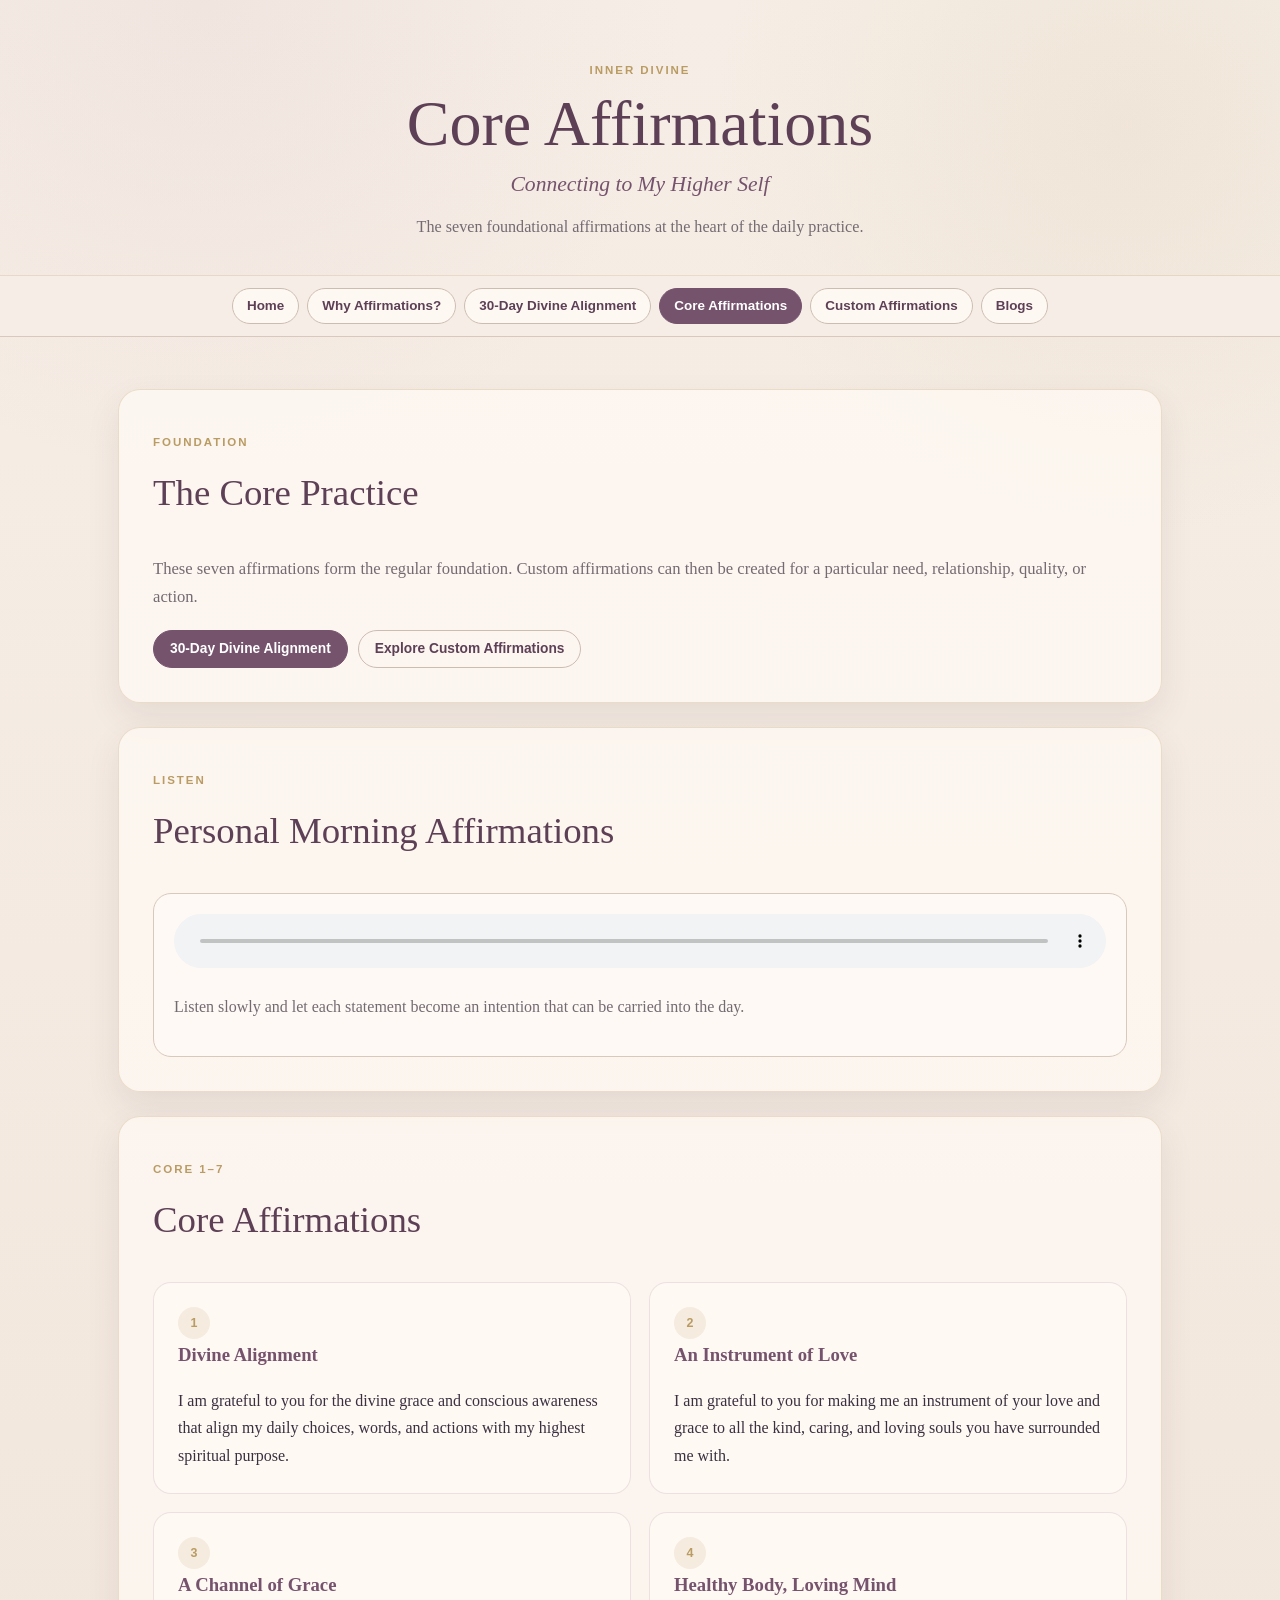
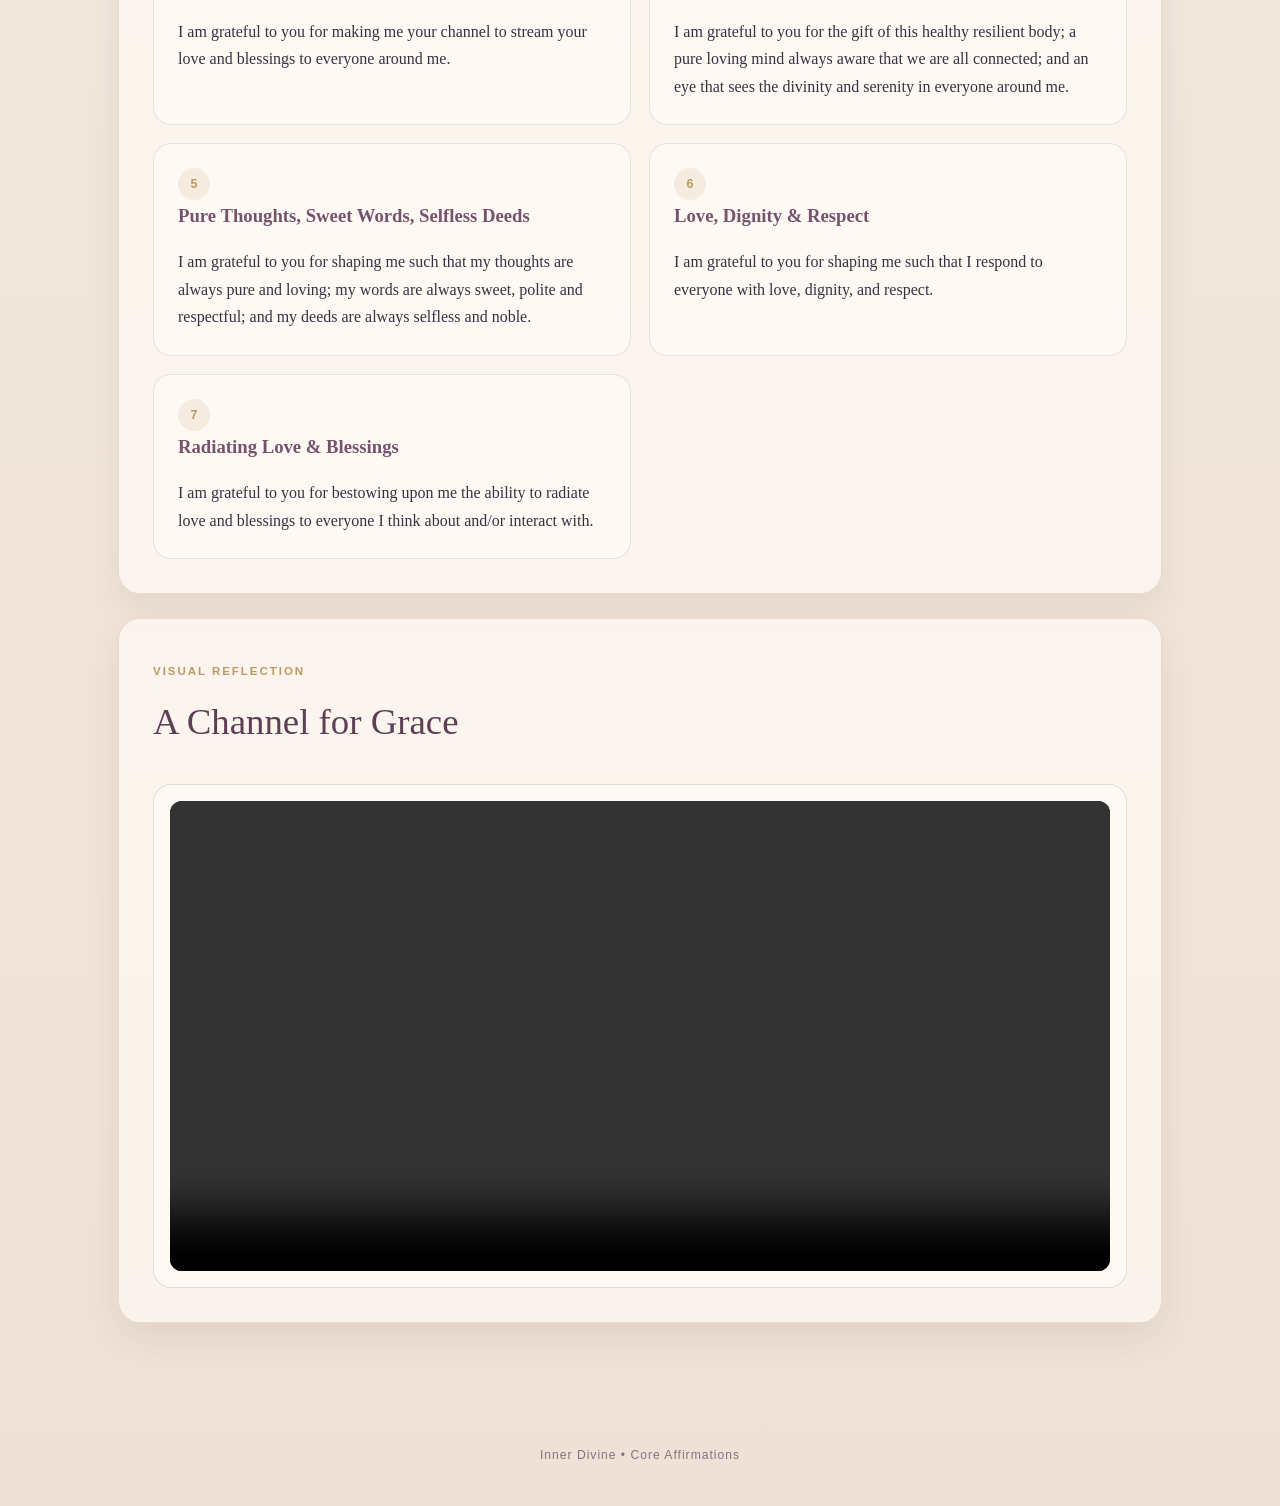
==== affirmations.html @ 67f004cd "Split Core Affirmations into its own page" ====
<!DOCTYPE html>
<html lang="en"><head>
<meta charset="utf-8"><meta name="viewport" content="width=device-width,initial-scale=1">
<meta name="description" content="Inner Divine core affirmations for daily practice.">
<title>Core Affirmations | Inner Divine</title>
<link rel="stylesheet" href="styles.css?v=20261120-1200">
</head><body>
<header class="hero">
<p class="eyebrow">Inner Divine</p>
<h1>Core Affirmations</h1>
<p class="theme-line">Connecting to My Higher Self</p>
<p class="subtitle">The seven foundational affirmations at the heart of the daily practice.</p>
</header>
<nav class="site-nav" aria-label="Main navigation">
<a href="index.html">Home</a>
<a href="why-affirmations.html">Why Affirmations?</a>
<a href="journey.html">30-Day Divine Alignment</a>
<a href="affirmations.html" class="active">Core Affirmations</a>
<a href="custom-affirmations.html">Custom Affirmations</a>
<a href="blogs.html">Blogs</a>
</nav>
<main>
<section class="section">
<p class="page-kicker">Foundation</p>
<h2>The Core Practice</h2>
<p class="intro">These seven affirmations form the regular foundation. Custom affirmations can then be created for a particular need, relationship, quality, or action.</p>
<div class="journey-actions">
<a class="primary-btn" href="journey.html">30-Day Divine Alignment</a>
<a class="secondary-btn" href="custom-affirmations.html">Explore Custom Affirmations</a>
</div>
</section>
<section class="section">
<p class="page-kicker">Listen</p>
<h2>Personal Morning Affirmations</h2>
<div class="audio-card">
<audio controls preload="metadata"><source src="morning-affirmations.m4a" type="audio/mp4">Your browser does not support audio playback.</audio>
<p class="audio-note">Listen slowly and let each statement become an intention that can be carried into the day.</p>
</div>
</section>
<section class="section">
<p class="page-kicker">Core 1–7</p>
<h2>Core Affirmations</h2>
<div class="grid-2"><article class="card"><span class="core-number">1</span><h3>Divine Alignment</h3><p>I am grateful to you for the divine grace and conscious awareness that align my daily choices, words, and actions with my highest spiritual purpose.</p></article><article class="card"><span class="core-number">2</span><h3>An Instrument of Love</h3><p>I am grateful to you for making me an instrument of your love and grace to all the kind, caring, and loving souls you have surrounded me with.</p></article><article class="card"><span class="core-number">3</span><h3>A Channel of Grace</h3><p>I am grateful to you for making me your channel to stream your love and blessings to everyone around me.</p></article><article class="card"><span class="core-number">4</span><h3>Healthy Body, Loving Mind</h3><p>I am grateful to you for the gift of this healthy resilient body; a pure loving mind always aware that we are all connected; and an eye that sees the divinity and serenity in everyone around me.</p></article><article class="card"><span class="core-number">5</span><h3>Pure Thoughts, Sweet Words, Selfless Deeds</h3><p>I am grateful to you for shaping me such that my thoughts are always pure and loving; my words are always sweet, polite and respectful; and my deeds are always selfless and noble.</p></article><article class="card"><span class="core-number">6</span><h3>Love, Dignity &amp; Respect</h3><p>I am grateful to you for shaping me such that I respond to everyone with love, dignity, and respect.</p></article><article class="card"><span class="core-number">7</span><h3>Radiating Love &amp; Blessings</h3><p>I am grateful to you for bestowing upon me the ability to radiate love and blessings to everyone I think about and/or interact with.</p></article></div>
</section>
<section class="section" id="channel-for-grace">
<p class="page-kicker">Visual reflection</p>
<h2>A Channel for Grace</h2>
<div class="video-card"><video controls preload="metadata" playsinline><source src="A_Channel_for_Grace.mp4" type="video/mp4">Your browser does not support video playback.</video></div>
</section>
</main>
<footer class="footer">Inner Divine • Core Affirmations</footer>
</body></html>
---- styles.css ----
:root{
--ink:#3a3040;--muted:#746b72;--plum:#76536d;--plum-deep:#5d4056;--rose:#caa7b4;--gold:#b99b63;
--paper:#f6eee6;--paper-deep:#efe1d5;--cream:#fffaf5;--line:#d9c9bd;--shadow:rgba(80,58,72,.09);
--green:#667b69;--green-soft:#e6ece5
}
*{box-sizing:border-box}html{scroll-behavior:smooth}
body{margin:0;color:var(--ink);font-family:Georgia,"Times New Roman",serif;line-height:1.72;background:radial-gradient(circle at 16% 0%,rgba(202,167,180,.13),transparent 30rem),radial-gradient(circle at 88% 4%,rgba(185,155,99,.10),transparent 26rem),linear-gradient(180deg,var(--paper),var(--paper-deep));min-height:100vh}
a{color:inherit}.hero{padding:52px 20px 34px;text-align:center;border-bottom:1px solid rgba(185,155,99,.22)}
.eyebrow,.page-kicker{color:var(--gold);font:700 .72rem/1.2 Arial,Helvetica,sans-serif;letter-spacing:.17em;text-transform:uppercase}
.hero h1{margin:10px auto 8px;max-width:900px;color:var(--plum-deep);font-size:clamp(2.3rem,5vw,4rem);line-height:1.08;font-weight:500}
.theme-line{max-width:760px;margin:0 auto 10px;color:var(--plum);font-size:clamp(1rem,2vw,1.35rem);font-style:italic}
.subtitle{max-width:760px;margin:0 auto;color:var(--muted);font-size:1.01rem}
.site-nav{position:sticky;top:0;z-index:30;display:flex;gap:8px;justify-content:center;flex-wrap:wrap;padding:12px 14px;background:rgba(246,238,230,.96);backdrop-filter:blur(12px);border-bottom:1px solid var(--line)}
.site-nav a{padding:9px 14px;border:1px solid #cdbdb1;border-radius:999px;background:rgba(255,250,245,.86);color:var(--plum-deep);text-decoration:none;font:700 .84rem/1.2 Arial,Helvetica,sans-serif}
.site-nav a:hover,.site-nav a.active{background:var(--plum);border-color:var(--plum);color:#fff}
main{max-width:1080px;margin:0 auto;padding:28px 18px 72px}.section{margin:24px 0;padding:34px;border:1px solid rgba(185,155,99,.28);border-radius:22px;background:rgba(255,250,245,.74);box-shadow:0 14px 34px var(--shadow)}
.section h2{margin-top:0;color:var(--plum-deep);font-size:clamp(1.7rem,3vw,2.3rem);font-weight:500}.section h3{color:var(--plum);font-weight:600}.intro{color:var(--muted);font-size:1.04rem}
.grid-2{display:grid;grid-template-columns:repeat(2,minmax(0,1fr));gap:18px}.grid-3{display:grid;grid-template-columns:repeat(3,minmax(0,1fr));gap:18px}
.card{padding:24px;border:1px solid rgba(118,83,109,.14);border-radius:18px;background:rgba(255,250,245,.86)}
.card h3{margin:0 0 8px}.card p:last-child{margin-bottom:0}
.link-btn,.primary-btn,.secondary-btn{display:inline-block;padding:10px 16px;border-radius:999px;text-decoration:none;font:700 .86rem/1.2 Arial,Helvetica,sans-serif;cursor:pointer}
.link-btn,.primary-btn{background:var(--plum);color:#fff;border:1px solid var(--plum)}.secondary-btn{background:transparent;color:var(--plum-deep);border:1px solid #cdbdb1}
.secondary-tabs{display:flex;gap:8px;overflow-x:auto;padding:6px 0 14px;scrollbar-width:thin}.secondary-tabs a{white-space:nowrap;padding:8px 12px;border-radius:999px;border:1px solid var(--line);background:#fffaf5;text-decoration:none;font:700 .78rem/1.2 Arial,Helvetica,sans-serif;color:var(--plum-deep)}
.core-number{display:inline-flex;width:32px;height:32px;align-items:center;justify-content:center;border-radius:50%;background:rgba(185,155,99,.14);color:var(--gold);font:700 .78rem Arial}
.category{margin-top:28px}.category-title{display:flex;align-items:center;gap:10px;margin-bottom:12px}.category-title h3{margin:0;color:var(--plum-deep)}
.audio-card{padding:20px;border:1px solid var(--line);border-radius:18px;background:rgba(255,250,245,.8)}audio{width:100%}.audio-note{color:var(--muted)}
.video-card{padding:16px;border:1px solid rgba(118,83,109,.18);border-radius:18px;background:rgba(255,250,245,.76)}.video-card video{display:block;width:100%;border-radius:12px;background:#171217}
.journey-top{display:grid;grid-template-columns:1.15fr .85fr;gap:22px;align-items:start}.today-panel{padding:28px;border:1px solid rgba(118,83,109,.16);border-radius:22px;background:#fffaf5}.day-label{font:700 .76rem Arial;color:var(--gold);letter-spacing:.14em;text-transform:uppercase}.today-panel h2{font-size:clamp(1.8rem,3.5vw,2.8rem);margin:8px 0 12px}
.daily-affirmation{font-size:1.2rem;line-height:1.6;color:var(--plum-deep)}.ritual{display:grid;grid-template-columns:repeat(3,minmax(0,1fr));gap:12px;margin-top:18px}.ritual div{padding:14px;border-radius:14px;background:rgba(118,83,109,.05);border:1px solid rgba(118,83,109,.1)}
.video-placeholder{aspect-ratio:16/9;border-radius:18px;background:linear-gradient(135deg,#6d5568,#9b7b8c);display:grid;place-items:center;text-align:center;color:#fffaf5;padding:24px;min-height:240px}.video-placeholder strong{display:block;font-size:1.35rem}.video-placeholder span{display:block;margin-top:8px;font-family:Arial;font-size:.84rem;opacity:.85}
.progress-wrap{margin-top:28px}.progress-bar{height:10px;border-radius:999px;background:rgba(118,83,109,.11);overflow:hidden}.progress-fill{height:100%;width:0;background:linear-gradient(90deg,var(--gold),var(--plum));transition:width .25s ease}
.day-grid{display:grid;grid-template-columns:repeat(6,minmax(0,1fr));gap:10px;margin-top:18px}.day-btn{min-height:72px;padding:10px;border-radius:14px;border:1px solid var(--line);background:#fffaf5;color:var(--ink);cursor:pointer;text-align:left}.day-btn small{display:block;color:var(--muted);margin-top:3px}.day-btn.current{outline:2px solid var(--gold);background:#fff7e8}.day-btn.done{background:var(--green-soft);border-color:#b8c7b8}.day-btn.done::after{content:" ✓";color:var(--green);font-weight:700}
.journey-actions{display:flex;gap:10px;flex-wrap:wrap;margin-top:18px}.privacy-note{margin-top:12px;color:var(--muted);font-size:.9rem}
.theory-grid{display:grid;grid-template-columns:repeat(2,minmax(0,1fr));gap:18px}.theory-grid .card{min-height:100%}.callout{padding:20px 22px;border-left:3px solid var(--gold);background:rgba(185,155,99,.08);border-radius:0 14px 14px 0}
.footer{padding:28px 20px 42px;text-align:center;color:#80757c;font:400 .76rem/1.4 Arial,Helvetica,sans-serif;letter-spacing:.08em}
@media(max-width:820px){.journey-top,.grid-3,.theory-grid{grid-template-columns:1fr}.day-grid{grid-template-columns:repeat(4,minmax(0,1fr))}.ritual{grid-template-columns:1fr}}
@media(max-width:620px){.hero{padding:42px 16px 28px}.hero h1{font-size:2.35rem}main{padding:16px 12px 48px}.section{padding:22px}.grid-2{grid-template-columns:1fr}.day-grid{grid-template-columns:repeat(3,minmax(0,1fr))}.site-nav{justify-content:flex-start;overflow-x:auto;flex-wrap:nowrap}.site-nav a{white-space:nowrap}}

/* 30-day Inner Divine experience */
.journey-summary{display:flex;gap:24px;align-items:end;justify-content:space-between}.stats-row{display:grid;grid-template-columns:repeat(3,minmax(100px,1fr));gap:10px}.stat-card{padding:16px 14px;border:1px solid var(--line);border-radius:16px;background:#fffaf5;text-align:center}.stat-card strong{display:block;color:var(--plum-deep);font-size:1.7rem;line-height:1.1}.stat-card span{display:block;margin-top:5px;color:var(--muted);font:700 .72rem/1.2 Arial,Helvetica,sans-serif;text-transform:uppercase;letter-spacing:.06em}
.source-note{margin:-4px 0 12px;color:var(--gold);font:700 .75rem/1.3 Arial,Helvetica,sans-serif;letter-spacing:.04em}.reflection-card{margin-top:16px;padding:20px;border:1px solid var(--line);border-radius:18px;background:rgba(255,250,245,.78)}.reflection-card label{display:block;margin-bottom:8px;color:var(--plum-deep);font-weight:600}.reflection-card textarea{width:100%;resize:vertical;padding:12px 13px;border:1px solid #cdbdb1;border-radius:12px;background:#fffdf9;color:var(--ink);font:inherit}.save-status{margin-left:10px;color:var(--green);font:700 .8rem Arial}.video-caption{margin:9px 4px 0;color:var(--muted);font-size:.85rem}.primary-btn,.secondary-btn{font-family:Arial,Helvetica,sans-serif}.primary-btn.completed{background:var(--green);border-color:var(--green)}.danger-soft{color:#7b5555;border-color:#d9bcbc}.theme-dot{display:inline-grid;place-items:center;width:28px;height:28px;border-radius:50%;background:rgba(185,155,99,.13);color:var(--gold)}.category .grid-2{margin-top:12px}
@media(max-width:820px){.journey-summary{display:block}.stats-row{margin-top:18px}}@media(max-width:520px){.stats-row{grid-template-columns:repeat(3,1fr)}.stat-card{padding:12px 7px}.stat-card strong{font-size:1.35rem}.stat-card span{font-size:.62rem}}

/* Dedicated affirmation words space for each day */
.day-words-panel{
  margin:18px 0 22px;
  padding:26px 28px;
  min-height:210px;
  display:flex;
  flex-direction:column;
  justify-content:center;
  border:1px solid rgba(185,155,99,.34);
  border-radius:20px;
  background:
    radial-gradient(circle at 100% 0%,rgba(185,155,99,.10),transparent 12rem),
    linear-gradient(145deg,rgba(255,253,248,.98),rgba(248,240,233,.94));
  box-shadow:inset 0 0 0 1px rgba(255,255,255,.55);
}
.words-kicker{
  margin:0 0 10px;
  color:var(--gold);
  font:700 .72rem/1.2 Arial,Helvetica,sans-serif;
  letter-spacing:.16em;
  text-transform:uppercase;
}
.day-words-panel .daily-affirmation{
  margin:0;
  padding:0;
  border:0;
  color:var(--plum-deep);
  font-size:clamp(1.3rem,2.5vw,1.72rem);
  line-height:1.58;
  font-style:normal;
}
.words-note{
  margin:14px 0 0;
  color:var(--muted);
  font-size:.9rem;
  font-style:italic;
}
@media(max-width:620px){
  .day-words-panel{min-height:0;padding:22px 20px}
  .day-words-panel .daily-affirmation{font-size:1.22rem}
}

/* Compact left-side journey navigator */
.journey-workspace{padding:24px}
.journey-layout{
  display:grid;
  grid-template-columns:220px minmax(0,1fr);
  gap:24px;
  align-items:start;
}
.journey-sidebar{
  position:sticky;
  top:78px;
  max-height:calc(100vh - 96px);
  overflow:auto;
  padding:18px;
  border:1px solid rgba(118,83,109,.14);
  border-radius:18px;
  background:rgba(255,250,245,.88);
}
.journey-sidebar-head h2{
  margin:4px 0 4px;
  font-size:1.28rem;
}
.sidebar-intro{
  margin:0 0 12px;
  color:var(--muted);
  font-size:.86rem;
}
.compact-day-grid{
  display:grid;
  grid-template-columns:repeat(3,minmax(0,1fr));
  gap:7px;
  margin-top:0;
}
.compact-day-grid .day-btn{
  min-height:44px;
  padding:7px 5px;
  text-align:center;
  border-radius:10px;
  font-family:Arial,Helvetica,sans-serif;
}
.compact-day-grid .day-btn strong{
  display:block;
  font-size:.76rem;
  line-height:1.1;
}
.compact-day-grid .day-btn small{display:none}
.compact-day-grid .day-btn.done::after{
  display:block;
  margin-top:2px;
  font-size:.68rem;
}
.reset-compact{
  width:100%;
  margin-top:14px;
  padding:8px 10px;
  font-size:.72rem;
}
.journey-main{min-width:0}
.journey-main .journey-top{margin:0}
@media(max-width:900px){
  .journey-layout{grid-template-columns:1fr}
  .journey-sidebar{
    position:static;
    max-height:none;
    overflow:visible;
  }
  .compact-day-grid{grid-template-columns:repeat(10,minmax(0,1fr))}
  .reset-compact{width:auto}
}
@media(max-width:620px){
  .journey-workspace{padding:18px}
  .journey-sidebar{padding:14px}
  .compact-day-grid{grid-template-columns:repeat(6,minmax(0,1fr));gap:6px}
  .compact-day-grid .day-btn{min-height:40px}
}

/* Hard override: 30-Day Divine Alignment left rail */
.journey-workspace{padding:22px!important}
.journey-layout{
  display:grid!important;
  grid-template-columns:190px minmax(0,1fr)!important;
  gap:22px!important;
  align-items:start!important;
}
.journey-sidebar{
  position:sticky!important;
  top:76px!important;
  align-self:start!important;
  max-height:calc(100vh - 92px)!important;
  overflow-y:auto!important;
  padding:16px!important;
  border:1px solid rgba(118,83,109,.18)!important;
  border-radius:18px!important;
  background:rgba(255,250,245,.96)!important;
  box-shadow:0 10px 24px rgba(80,58,72,.08)!important;
}
.journey-sidebar-head h2{
  font-size:1.35rem!important;
  margin:2px 0 2px!important;
  line-height:1.2!important;
}
.sidebar-intro{
  font-size:.92rem!important;
  margin:0 0 12px!important;
}
.compact-day-grid{
  display:grid!important;
  grid-template-columns:repeat(2,minmax(0,1fr))!important;
  gap:8px!important;
  margin:0!important;
}
.compact-day-grid .day-btn{
  min-height:54px!important;
  padding:8px 6px!important;
  border-radius:11px!important;
  text-align:center!important;
}
.compact-day-grid .day-btn strong{
  display:block!important;
  font-size:.92rem!important;
  line-height:1.15!important;
  font-weight:700!important;
}
.compact-day-grid .day-btn small{
  display:none!important;
}
.compact-day-grid .day-btn.done::after{
  display:block!important;
  margin-top:3px!important;
  font-size:.78rem!important;
}
.journey-main{min-width:0!important}
.journey-main .journey-top{
  display:grid!important;
  grid-template-columns:minmax(0,1.2fr) minmax(300px,.8fr)!important;
  gap:22px!important;
  align-items:start!important;
}
.today-panel{padding:30px!important}
.day-label{
  font-size:.9rem!important;
  letter-spacing:.12em!important;
}
.day-words-panel .daily-affirmation{
  font-size:clamp(1.45rem,2.2vw,1.85rem)!important;
  line-height:1.55!important;
}
@media(max-width:900px){
  .journey-layout{grid-template-columns:1fr!important}
  .journey-sidebar{position:static!important;max-height:none!important}
  .compact-day-grid{grid-template-columns:repeat(6,minmax(0,1fr))!important}
  .journey-main .journey-top{grid-template-columns:1fr!important}
}
@media(max-width:620px){
  .compact-day-grid{grid-template-columns:repeat(5,minmax(0,1fr))!important}
  .compact-day-grid .day-btn strong{font-size:.84rem!important}
  .today-panel{padding:22px!important}
}

/* Spacious 30-Day Divine Alignment layout */
.spacious-workspace{padding:24px!important}
.journey-shell{
  display:grid!important;
  grid-template-columns:136px minmax(0,1fr)!important;
  gap:28px!important;
  align-items:start!important;
}
.day-rail{
  position:sticky;
  top:76px;
  align-self:start;
  padding:14px 10px;
  border:1px solid rgba(118,83,109,.14);
  border-radius:18px;
  background:rgba(255,250,245,.9);
}
.rail-kicker{
  margin:0 0 10px;
  text-align:center;
  color:var(--gold);
  font:700 .72rem/1.2 Arial,Helvetica,sans-serif;
  letter-spacing:.14em;
  text-transform:uppercase;
}
.rail-day-grid{
  display:grid!important;
  grid-template-columns:repeat(3,1fr)!important;
  gap:6px!important;
  margin:0!important;
}
.rail-day-grid .day-btn{
  min-height:36px!important;
  padding:5px 2px!important;
  text-align:center!important;
  border-radius:9px!important;
}
.rail-day-grid .day-btn strong{
  display:block!important;
  font-size:.76rem!important;
  line-height:1!important;
}
.rail-day-grid .day-btn small{display:none!important}
.rail-day-grid .day-btn.done::after{
  display:block!important;
  margin-top:1px!important;
  font-size:.62rem!important;
}
.rail-reset{
  width:100%;
  margin-top:10px;
  padding:7px 8px!important;
  font-size:.7rem!important;
}
.practice-area{min-width:0}
.practice-heading{
  display:flex;
  justify-content:space-between;
  gap:24px;
  align-items:flex-start;
  margin-bottom:18px;
}
.practice-heading h2{
  margin:4px 0 4px!important;
  font-size:clamp(2rem,3vw,3rem)!important;
}
.heading-actions{
  margin-top:0!important;
  justify-content:flex-end;
}
.practice-grid{
  display:grid;
  grid-template-columns:minmax(0,1.05fr) minmax(0,.95fr);
  gap:26px;
  align-items:start;
}
.media-column .video-card{margin-top:0!important}
.media-column .video-placeholder{
  min-height:360px!important;
  height:100%;
}
.spacious-words{
  margin:0!important;
  min-height:360px!important;
  padding:30px 32px!important;
}
.spacious-words .daily-affirmation{
  font-size:clamp(1.35rem,1.8vw,1.75rem)!important;
  line-height:1.58!important;
}
.compact-ritual{
  grid-template-columns:1fr!important;
  gap:8px!important;
  margin-top:14px!important;
}
.compact-ritual div{
  padding:11px 13px!important;
}
.reflection-wide{
  margin-top:26px!important;
  padding:24px!important;
}
.reflection-wide textarea{
  min-height:120px;
}
.reflection-actions{
  display:flex;
  align-items:center;
  gap:10px;
  margin-top:10px;
}
@media(max-width:980px){
  .journey-shell{grid-template-columns:112px minmax(0,1fr)!important;gap:20px!important}
  .practice-grid{grid-template-columns:1fr!important}
  .media-column .video-placeholder,.spacious-words{min-height:280px!important}
}
@media(max-width:860px){
  .journey-shell{grid-template-columns:1fr!important}
  .day-rail{position:static}
  .rail-day-grid{grid-template-columns:repeat(10,1fr)!important}
  .rail-reset{width:auto}
  .practice-heading{display:block}
  .heading-actions{justify-content:flex-start;margin-top:14px!important}
}
@media(max-width:620px){
  .spacious-workspace{padding:18px!important}
  .rail-day-grid{grid-template-columns:repeat(6,1fr)!important}
  .practice-grid{gap:18px}
  .spacious-words{padding:22px 20px!important;min-height:0!important}
  .media-column .video-placeholder{min-height:220px!important}
  .practice-heading h2{font-size:2rem!important}
}

/* Final compact desktop layout: video + words together, less scrolling */
.journey-page .hero{
  padding:26px 20px 20px!important;
}
.journey-page .hero h1{
  font-size:clamp(2rem,3.6vw,3.15rem)!important;
  margin:6px auto 5px!important;
}
.journey-page .hero .theme-line{
  margin-bottom:5px!important;
  font-size:1.05rem!important;
}
.journey-page .hero .subtitle{
  font-size:.9rem!important;
}
.journey-page main{
  max-width:1460px!important;
  padding:14px 20px 44px!important;
}
.journey-page .section{
  margin:14px 0!important;
}
.journey-page .summary-section{
  padding:15px 20px!important;
}
.journey-page .summary-section h2{
  font-size:1.55rem!important;
  margin:0 0 3px!important;
}
.journey-page .summary-section .page-kicker{
  margin-bottom:3px!important;
}
.journey-page .summary-section .intro{
  margin:0!important;
  font-size:.88rem!important;
}
.journey-page .journey-summary{
  align-items:center!important;
}
.journey-page .stats-row{
  grid-template-columns:repeat(3,110px)!important;
  gap:8px!important;
}
.journey-page .stat-card{
  padding:9px 8px!important;
}
.journey-page .stat-card strong{
  font-size:1.35rem!important;
}
.journey-page .stat-card span{
  font-size:.62rem!important;
}
.journey-page .progress-wrap{
  margin-top:10px!important;
}
.journey-page .spacious-workspace{
  padding:18px!important;
}
.journey-page .journey-shell{
  grid-template-columns:108px minmax(0,1fr)!important;
  gap:20px!important;
}
.journey-page .day-rail{
  padding:12px 8px!important;
  top:68px!important;
}
.journey-page .rail-day-grid{
  grid-template-columns:repeat(3,1fr)!important;
  gap:5px!important;
}
.journey-page .rail-day-grid .day-btn{
  min-height:34px!important;
  padding:4px 2px!important;
}
.journey-page .rail-day-grid .day-btn strong{
  font-size:.78rem!important;
}
.journey-page .practice-heading{
  margin-bottom:12px!important;
  align-items:center!important;
}
.journey-page .practice-heading h2{
  font-size:clamp(1.7rem,2.4vw,2.45rem)!important;
  margin:2px 0!important;
}
.journey-page .source-note{
  margin:0!important;
}
.journey-page .heading-actions{
  gap:7px!important;
}
.journey-page .heading-actions .primary-btn,
.journey-page .heading-actions .secondary-btn{
  padding:8px 12px!important;
  font-size:.78rem!important;
}
.journey-page .practice-grid{
  grid-template-columns:minmax(0,1fr) minmax(0,1fr)!important;
  gap:18px!important;
  align-items:stretch!important;
}
.journey-page .media-column,
.journey-page .words-column{
  min-width:0!important;
}
.journey-page .media-column .video-placeholder{
  min-height:310px!important;
  height:310px!important;
}
.journey-page .media-column .video-card{
  height:100%!important;
}
.journey-page .media-column .video-card video{
  width:100%!important;
  max-height:310px!important;
  object-fit:contain!important;
}
.journey-page .spacious-words{
  min-height:310px!important;
  padding:24px 26px!important;
}
.journey-page .spacious-words .daily-affirmation{
  font-size:clamp(1.2rem,1.45vw,1.55rem)!important;
  line-height:1.5!important;
}
.journey-page .compact-ritual{
  grid-template-columns:repeat(3,minmax(0,1fr))!important;
  gap:7px!important;
  margin-top:10px!important;
}
.journey-page .compact-ritual div{
  padding:8px 9px!important;
  font-size:.78rem!important;
}
.journey-page .reflection-wide{
  margin-top:16px!important;
  padding:16px 18px!important;
}
.journey-page .reflection-wide .page-kicker{
  margin-bottom:4px!important;
}
.journey-page .reflection-wide label{
  margin-bottom:6px!important;
}
.journey-page .reflection-wide textarea{
  min-height:70px!important;
  max-height:110px!important;
}
.journey-page .privacy-note{
  margin-top:8px!important;
  font-size:.78rem!important;
}
@media(max-width:760px){
  .journey-page .journey-shell{grid-template-columns:1fr!important}
  .journey-page .day-rail{position:static!important}
  .journey-page .rail-day-grid{grid-template-columns:repeat(10,1fr)!important}
  .journey-page .practice-heading{display:block!important}
  .journey-page .heading-actions{justify-content:flex-start!important;margin-top:10px!important}
  .journey-page .practice-grid{grid-template-columns:1fr!important}
  .journey-page .media-column .video-placeholder{height:auto!important;min-height:220px!important}
  .journey-page .spacious-words{min-height:0!important}
  .journey-page .compact-ritual{grid-template-columns:1fr!important}
}
@media(max-width:520px){
  .journey-page .rail-day-grid{grid-template-columns:repeat(6,1fr)!important}
  .journey-page .stats-row{grid-template-columns:repeat(3,1fr)!important}
}

/* Restore readable titles in compact 30-day navigator */
.journey-page .journey-shell{
  grid-template-columns:215px minmax(0,1fr)!important;
}
.journey-page .day-rail{
  max-height:calc(100vh - 92px)!important;
  overflow-y:auto!important;
  padding:10px!important;
}
.journey-page .rail-day-grid{
  display:grid!important;
  grid-template-columns:1fr!important;
  gap:5px!important;
}
.journey-page .rail-day-grid .day-btn{
  min-height:38px!important;
  height:auto!important;
  padding:6px 8px!important;
  display:grid!important;
  grid-template-columns:30px minmax(0,1fr)!important;
  align-items:center!important;
  gap:7px!important;
  text-align:left!important;
  border-radius:9px!important;
}
.journey-page .rail-day-grid .day-num{
  display:inline-flex!important;
  align-items:center!important;
  justify-content:center!important;
  width:30px!important;
  height:26px!important;
  border-radius:7px!important;
  background:rgba(185,155,99,.11)!important;
  color:var(--plum-deep)!important;
  font:700 .78rem/1 Arial,Helvetica,sans-serif!important;
}
.journey-page .rail-day-grid .day-title{
  display:block!important;
  color:var(--ink)!important;
  font:600 .76rem/1.15 Arial,Helvetica,sans-serif!important;
  white-space:normal!important;
}
.journey-page .rail-day-grid .day-btn.current .day-num{
  background:rgba(185,155,99,.22)!important;
}
.journey-page .rail-day-grid .day-btn.done::after{
  display:none!important;
}
@media(max-width:900px){
  .journey-page .journey-shell{grid-template-columns:1fr!important}
  .journey-page .day-rail{max-height:none!important;overflow:visible!important}
  .journey-page .rail-day-grid{grid-template-columns:repeat(3,minmax(0,1fr))!important}
  .journey-page .rail-day-grid .day-btn{
    grid-template-columns:28px minmax(0,1fr)!important;
  }
}
@media(max-width:620px){
  .journey-page .rail-day-grid{grid-template-columns:1fr 1fr!important}
}

/* 2-minute meditation step */
.journey-page .meditation-card{
  margin-top:10px;
  padding:12px 14px;
  display:grid;
  grid-template-columns:minmax(0,1fr) auto;
  gap:14px;
  align-items:center;
  border:1px solid rgba(185,155,99,.28);
  border-radius:14px;
  background:rgba(185,155,99,.07);
}
.journey-page .meditation-copy p{margin:0}
.journey-page .meditation-prompt{
  color:var(--muted);
  font-size:.88rem;
  line-height:1.45;
}
.journey-page .meditation-timer{
  display:flex;
  align-items:center;
  gap:10px;
  white-space:nowrap;
}
.journey-page .timer-display{
  min-width:52px;
  text-align:center;
  color:var(--plum-deep);
  font:700 1rem/1 Arial,Helvetica,sans-serif;
}
.journey-page .compact-ritual{
  grid-template-columns:repeat(4,minmax(0,1fr))!important;
}
@media(max-width:980px){
  .journey-page .compact-ritual{grid-template-columns:repeat(2,minmax(0,1fr))!important}
}
@media(max-width:760px){
  .journey-page .meditation-card{grid-template-columns:1fr}
  .journey-page .meditation-timer{justify-content:flex-start}
  .journey-page .compact-ritual{grid-template-columns:1fr!important}
}

/* Align meditation beneath video and steps across the full practice */
.journey-page .practice-grid{
  align-items:start!important;
}
.journey-page .media-column,
.journey-page .words-column{
  display:flex!important;
  flex-direction:column!important;
  min-width:0!important;
}
.journey-page .meditation-under-video{
  margin-top:10px!important;
  min-height:0!important;
  grid-template-columns:minmax(0,1fr) auto!important;
}
.journey-page .meditation-under-video .meditation-copy{
  min-width:0!important;
}
.journey-page .meditation-under-video .meditation-prompt{
  margin-top:3px!important;
}
.journey-page .practice-steps{
  grid-template-columns:repeat(4,minmax(0,1fr))!important;
  gap:8px!important;
  margin:10px 0 0!important;
}
.journey-page .practice-steps div{
  min-height:70px!important;
  display:flex!important;
  flex-direction:column!important;
  justify-content:center!important;
}
@media(max-width:980px){
  .journey-page .meditation-under-video{
    grid-template-columns:1fr!important;
  }
  .journey-page .meditation-timer{
    justify-content:flex-start!important;
  }
}
@media(max-width:760px){
  .journey-page .practice-steps{
    grid-template-columns:repeat(2,minmax(0,1fr))!important;
  }
}
@media(max-width:520px){
  .journey-page .practice-steps{
    grid-template-columns:1fr!important;
  }
}

/* Balanced two-column daily practice */
.journey-page .media-column,
.journey-page .words-column{
  display:flex!important;
  flex-direction:column!important;
  min-width:0!important;
}
.journey-page .meditation-under-video{
  margin-top:10px!important;
  grid-template-columns:1fr!important;
  gap:10px!important;
}
.journey-page .meditation-under-video .meditation-timer{
  justify-content:flex-start!important;
}
.journey-page .practice-steps{
  grid-template-columns:repeat(2,minmax(0,1fr))!important;
  gap:8px!important;
  margin-top:10px!important;
}
.journey-page .practice-steps div{
  min-height:82px!important;
  padding:10px 12px!important;
  display:flex!important;
  flex-direction:column!important;
  justify-content:center!important;
}
@media(max-width:760px){
  .journey-page .practice-steps{grid-template-columns:1fr!important}
}
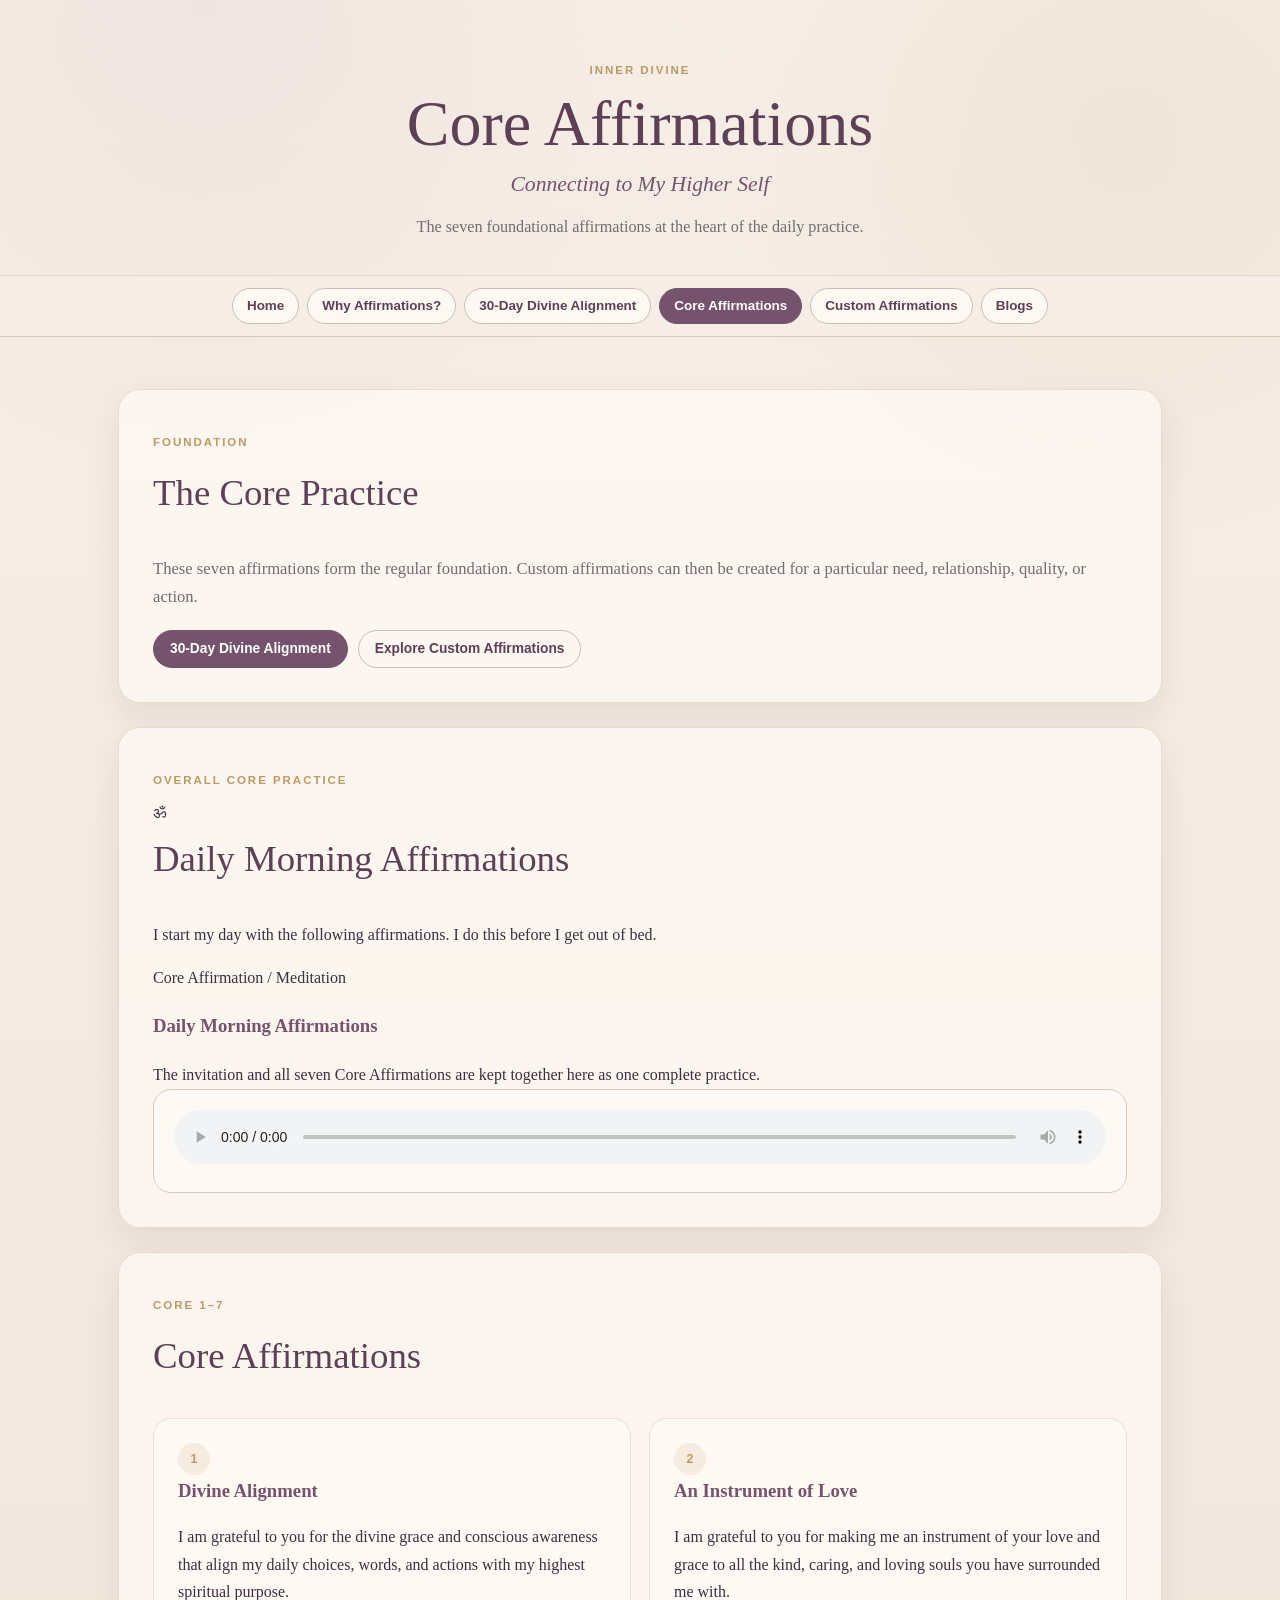
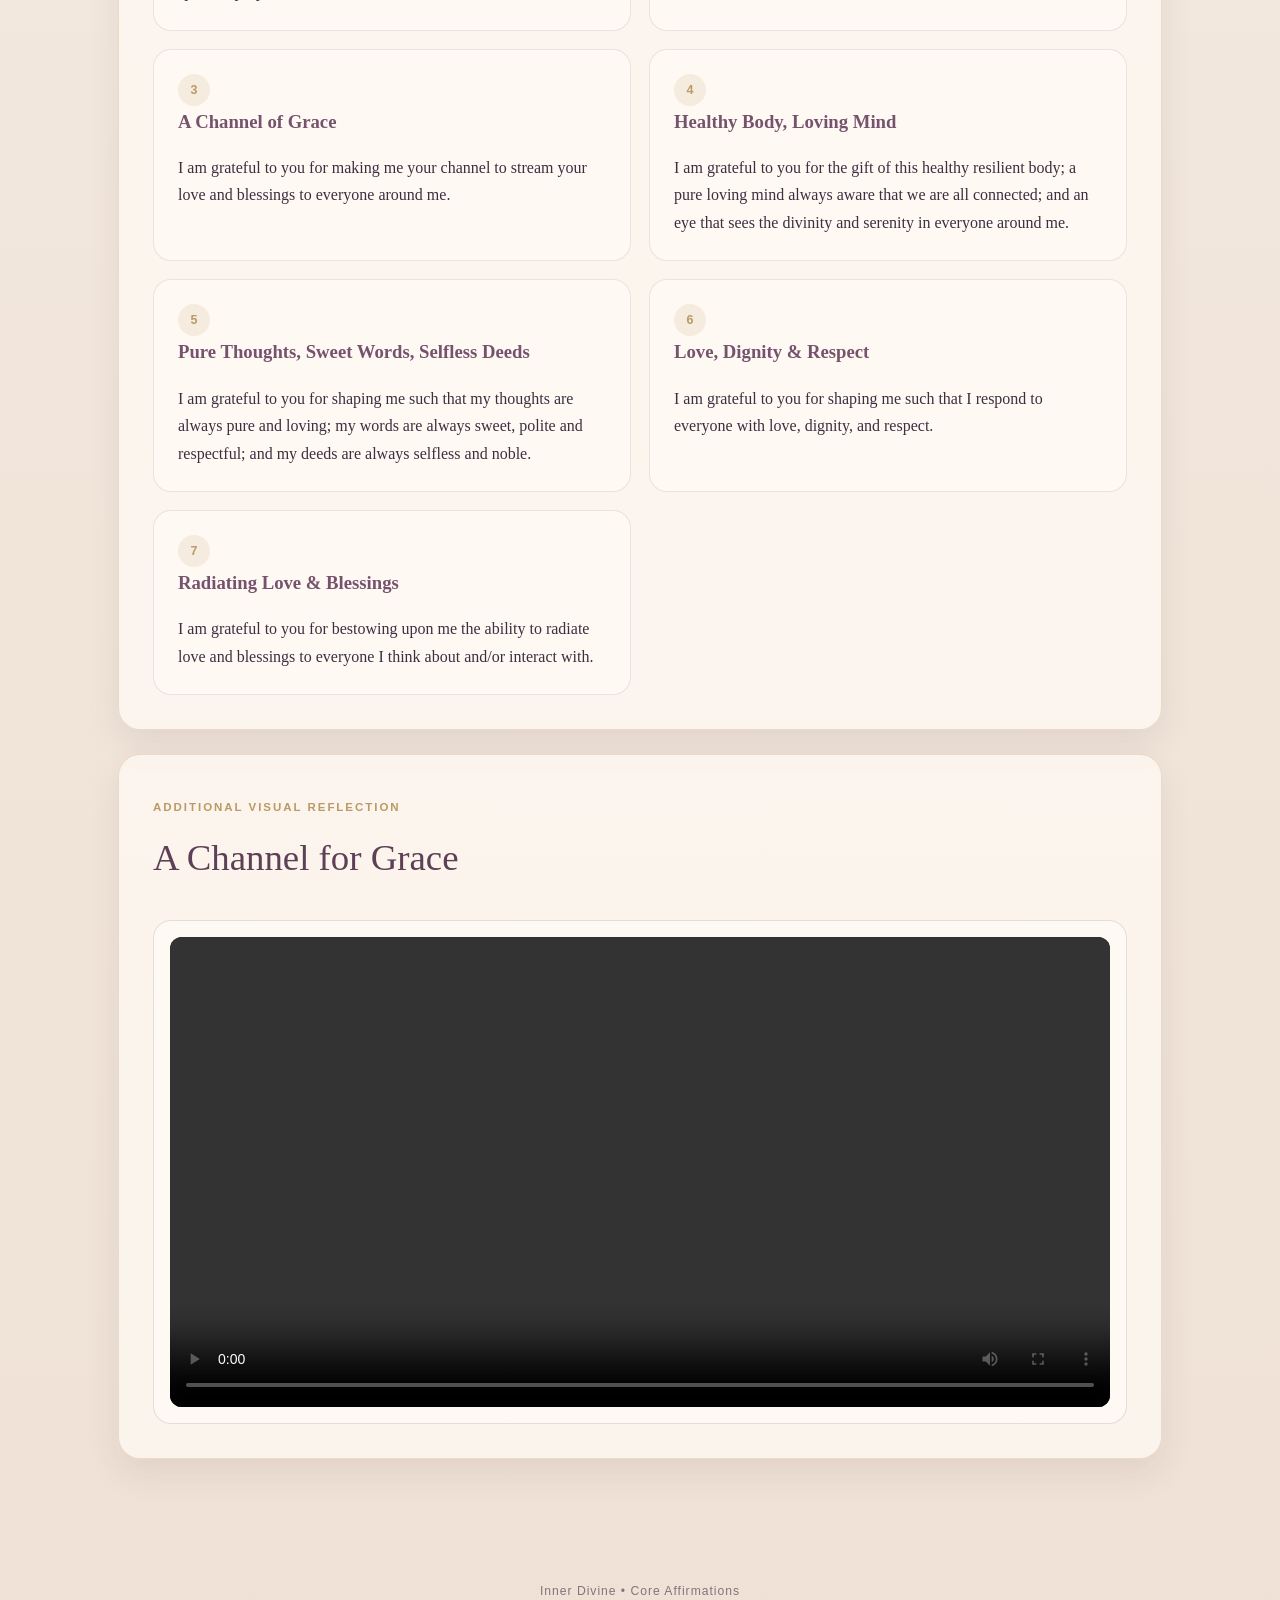
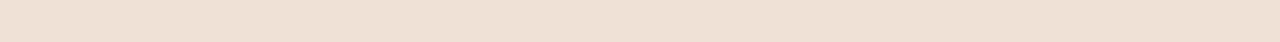
==== commit 98bbccf2: "Add PDF-framed Core invitation and synchronized overall practice" ====
--- a/affirmations.html
+++ b/affirmations.html
@@ -29,12 +29,23 @@
 <a class="secondary-btn" href="custom-affirmations.html">Explore Custom Affirmations</a>
 </div>
 </section>
-<section class="section">
-<p class="page-kicker">Listen</p>
-<h2>Personal Morning Affirmations</h2>
-<div class="audio-card">
-<audio controls preload="metadata"><source src="morning-affirmations.m4a" type="audio/mp4">Your browser does not support audio playback.</audio>
-<p class="audio-note">Listen slowly and let each statement become an intention that can be carried into the day.</p>
+<section class="section core-overall-section">
+<p class="page-kicker">Overall Core Practice</p>
+<div class="document-boundary">
+  <div class="document-om">ॐ</div>
+  <h2>Daily Morning Affirmations</h2>
+  <p class="document-invitation">I start my day with the following affirmations. I do this before I get out of bed.</p>
+  <div class="document-divider"></div>
+
+  <div class="core-sync-player" aria-label="Core affirmation visual practice">
+    <p class="sync-kicker" id="coreSyncKicker">Core Affirmation / Meditation</p>
+    <h3 id="coreSyncTitle">Daily Morning Affirmations</h3>
+    <div class="sync-phrase" id="coreSyncPhrase">The invitation and all seven Core Affirmations are kept together here as one complete practice.</div>
+  </div>
+
+  <div class="audio-card core-audio-card">
+    <audio id="coreMasterAudio" controls preload="metadata"><source src="morning-affirmations.m4a" type="audio/mp4">Your browser does not support audio playback.</audio>
+  </div>
 </div>
 </section>
 <section class="section">
@@ -43,10 +54,71 @@
 <div class="grid-2"><article class="card"><span class="core-number">1</span><h3>Divine Alignment</h3><p>I am grateful to you for the divine grace and conscious awareness that align my daily choices, words, and actions with my highest spiritual purpose.</p></article><article class="card"><span class="core-number">2</span><h3>An Instrument of Love</h3><p>I am grateful to you for making me an instrument of your love and grace to all the kind, caring, and loving souls you have surrounded me with.</p></article><article class="card"><span class="core-number">3</span><h3>A Channel of Grace</h3><p>I am grateful to you for making me your channel to stream your love and blessings to everyone around me.</p></article><article class="card"><span class="core-number">4</span><h3>Healthy Body, Loving Mind</h3><p>I am grateful to you for the gift of this healthy resilient body; a pure loving mind always aware that we are all connected; and an eye that sees the divinity and serenity in everyone around me.</p></article><article class="card"><span class="core-number">5</span><h3>Pure Thoughts, Sweet Words, Selfless Deeds</h3><p>I am grateful to you for shaping me such that my thoughts are always pure and loving; my words are always sweet, polite and respectful; and my deeds are always selfless and noble.</p></article><article class="card"><span class="core-number">6</span><h3>Love, Dignity &amp; Respect</h3><p>I am grateful to you for shaping me such that I respond to everyone with love, dignity, and respect.</p></article><article class="card"><span class="core-number">7</span><h3>Radiating Love &amp; Blessings</h3><p>I am grateful to you for bestowing upon me the ability to radiate love and blessings to everyone I think about and/or interact with.</p></article></div>
 </section>
 <section class="section" id="channel-for-grace">
-<p class="page-kicker">Visual reflection</p>
+<p class="page-kicker">Additional visual reflection</p>
 <h2>A Channel for Grace</h2>
 <div class="video-card"><video controls preload="metadata" playsinline><source src="A_Channel_for_Grace.mp4" type="video/mp4">Your browser does not support video playback.</video></div>
 </section>
 </main>
 <footer class="footer">Inner Divine • Core Affirmations</footer>
-</body></html>+<script>
+const CORE_SYNC=[
+{title:"Divine Alignment",start:0,end:18.944,clip:17.5,phrases:["I am grateful to you","for the divine grace","and conscious awareness","that align my daily choices,","words, and actions","with my highest","spiritual purpose."],times:[[0,2.093],[2.093,4.29],[4.29,6.844],[6.844,10.679],[10.679,12.24],[12.24,13.913],[13.913,17.5]]},
+{title:"An Instrument of Love",start:22.694,end:37.069,clip:15.215,phrases:["I am grateful to you","for making me an instrument","of your love and grace","to all the kind, caring,","and loving souls","you have surrounded me with."],times:[[0,2.031],[2.031,4.563],[4.563,7.704],[7.704,10.058],[10.058,12.609],[12.609,15.215]]},
+{title:"A Channel of Grace",start:40.58,end:55.734,clip:15.95,phrases:["I am grateful to you","for making me your channel","to stream your love","and blessings","to everyone around me."],times:[[0,3.158],[3.158,4.686],[4.686,6.826],[6.826,12.887],[12.887,15.95]]},
+{title:"Healthy Body, Loving Mind",start:59.982,end:82.975,clip:23.815,phrases:["I am grateful to you","for the gift of this","healthy resilient body;","a pure loving mind","always aware that we are all connected;","and an eye that sees","the divinity and serenity","in everyone around me."],times:[[0,3.824],[3.824,7.835],[7.835,10.498],[10.498,12.631],[12.631,15.268],[15.268,19.167],[19.167,21.113],[21.113,23.815]]},
+{title:"Pure Thoughts, Sweet Words, Selfless Deeds",start:85.942,end:106.438,clip:19.245,phrases:["I am grateful to you","for shaping me such that","my thoughts are always pure and loving;","my words are always sweet,","polite and respectful;","and my deeds are always","selfless and noble."],times:[[0,1.978],[1.978,3.955],[3.955,8.385],[8.385,10.31],[10.31,12.458],[12.458,15.434],[15.434,19.245]]},
+{title:"Love, Dignity & Respect",start:109.51,end:120.425,clip:11.69,phrases:["I am grateful to you","for shaping me such that","I respond to everyone","with love, dignity,","and respect."],times:[[0,2.229],[2.229,4.291],[4.291,7.172],[7.172,8.805],[8.805,11.69]]},
+{title:"Radiating Love & Blessings",start:121.992,end:145.453,clip:22.91,phrases:["I am grateful to you","for bestowing upon me","the ability to radiate","love and blessings","to everyone I think about","and/or interact with."],times:[[0,4.603],[4.603,10.007],[10.007,14.629],[14.629,16.338],[16.338,17.798],[17.798,22.91]]}
+];
+
+let coreAmbient=null;
+function ensureCoreAmbient(){
+  if(coreAmbient) return coreAmbient;
+  const AC=window.AudioContext||window.webkitAudioContext;
+  if(!AC) return null;
+  const ctx=new AC();
+  const master=ctx.createGain(); master.gain.value=.018;
+  const filter=ctx.createBiquadFilter(); filter.type="lowpass"; filter.frequency.value=900;
+  filter.connect(master); master.connect(ctx.destination);
+  const lfo=ctx.createOscillator(),lfoGain=ctx.createGain();
+  lfo.frequency.value=.035; lfoGain.gain.value=.005;
+  lfo.connect(lfoGain); lfoGain.connect(master.gain); lfo.start();
+  const oscillators=[130.81,196,261.63].map((hz,i)=>{const o=ctx.createOscillator(),g=ctx.createGain();o.type="sine";o.frequency.value=hz;g.gain.value=[.7,.34,.18][i];o.connect(g);g.connect(filter);o.start();return o;});
+  master.gain.value=0;
+  coreAmbient={ctx,master,oscillators,lfo};
+  return coreAmbient;
+}
+function coreAmbientOn(){
+  const a=ensureCoreAmbient(); if(!a) return;
+  if(a.ctx.state==="suspended") a.ctx.resume();
+  a.master.gain.cancelScheduledValues(a.ctx.currentTime);
+  a.master.gain.linearRampToValueAtTime(.018,a.ctx.currentTime+.8);
+}
+function coreAmbientOff(){
+  if(!coreAmbient)return;
+  coreAmbient.master.gain.cancelScheduledValues(coreAmbient.ctx.currentTime);
+  coreAmbient.master.gain.linearRampToValueAtTime(0,coreAmbient.ctx.currentTime+.45);
+}
+document.addEventListener("pointerdown",()=>ensureCoreAmbient(),{once:true});
+
+const coreAudio=document.getElementById("coreMasterAudio");
+const coreTitle=document.getElementById("coreSyncTitle");
+const corePhrase=document.getElementById("coreSyncPhrase");
+const coreKicker=document.getElementById("coreSyncKicker");
+function updateCoreVisual(){
+  const t=coreAudio.currentTime;
+  let item=null;
+  for(let i=0;i<CORE_SYNC.length;i++){
+    if(t>=CORE_SYNC[i].start&&t<=CORE_SYNC[i].end){item=CORE_SYNC[i];coreKicker.textContent="Core Affirmation "+(i+1);break;}
+  }
+  if(!item)return;
+  coreTitle.textContent=item.title;
+  const rel=(t-item.start)*(item.clip/(item.end-item.start));
+  let idx=item.times.findIndex(x=>rel>=x[0]&&rel<x[1]); if(idx<0)idx=item.phrases.length-1;
+  corePhrase.textContent=item.phrases[idx];
+}
+coreAudio.addEventListener("play",()=>{coreAmbientOn();updateCoreVisual();});
+coreAudio.addEventListener("pause",coreAmbientOff);
+coreAudio.addEventListener("ended",coreAmbientOff);
+coreAudio.addEventListener("timeupdate",updateCoreVisual);
+</script></body></html>
--- a/styles.css
+++ b/styles.css
@@ -726,3 +726,102 @@
 @media(max-width:760px){
   .journey-page .practice-steps{grid-template-columns:1fr!important}
 }
+
+/* Custom affirmations + action-oriented teaching */
+.action-flow{
+  display:grid;
+  grid-template-columns:repeat(3,minmax(0,1fr));
+  gap:14px;
+  margin:22px 0;
+}
+.action-flow div{
+  padding:18px;
+  border:1px solid rgba(118,83,109,.14);
+  border-radius:16px;
+  background:rgba(255,250,245,.86);
+}
+.action-flow strong{
+  display:block;
+  color:var(--plum-deep);
+  margin-bottom:5px;
+}
+.action-flow span{color:var(--muted);font-size:.92rem}
+.template-grid{
+  display:grid;
+  grid-template-columns:repeat(2,minmax(0,1fr));
+  gap:16px;
+}
+.template-card{
+  padding:22px;
+  border:1px solid rgba(118,83,109,.14);
+  border-radius:18px;
+  background:rgba(255,250,245,.86);
+}
+.template-card h3{margin-top:0}
+.template-card p{margin:.7em 0}
+.application-example{
+  display:grid;
+  grid-template-columns:minmax(0,.8fr) auto minmax(0,1.15fr) auto minmax(0,1.35fr);
+  gap:12px;
+  align-items:stretch;
+  margin:18px 0;
+}
+.application-question,.application-result{
+  padding:18px;
+  border-radius:16px;
+  border:1px solid rgba(118,83,109,.14);
+  background:#fffaf5;
+}
+.application-result{
+  background:rgba(185,155,99,.09);
+  border-color:rgba(185,155,99,.30);
+}
+.application-question strong,.application-result strong{
+  display:block;
+  color:var(--gold);
+  margin-bottom:6px;
+  font:700 .72rem/1.2 Arial,Helvetica,sans-serif;
+  letter-spacing:.12em;
+  text-transform:uppercase;
+}
+.application-question p,.application-result p{margin:0}
+.application-arrow{
+  display:grid;
+  place-items:center;
+  color:var(--gold);
+  font-size:1.4rem;
+}
+.placeholder-section{
+  min-height:360px;
+  display:flex;
+  flex-direction:column;
+  justify-content:center;
+}
+
+/* 30-day reset + reshuffle controls */
+.rail-actions{
+  display:grid;
+  grid-template-columns:1fr;
+  gap:7px;
+  margin-top:10px;
+}
+.rail-actions .secondary-btn{
+  width:100%;
+  margin:0!important;
+  padding:7px 8px!important;
+  font-size:.7rem!important;
+}
+.rail-shuffle{
+  border-color:rgba(185,155,99,.55)!important;
+  color:var(--plum-deep)!important;
+  background:rgba(185,155,99,.08)!important;
+}
+@media(max-width:900px){
+  .rail-actions{grid-template-columns:auto auto;justify-content:start}
+  .rail-actions .secondary-btn{width:auto}
+}
+@media(max-width:760px){
+  .action-flow,.template-grid{grid-template-columns:1fr}
+  .application-example{grid-template-columns:1fr}
+  .application-arrow{transform:rotate(90deg);min-height:22px}
+}
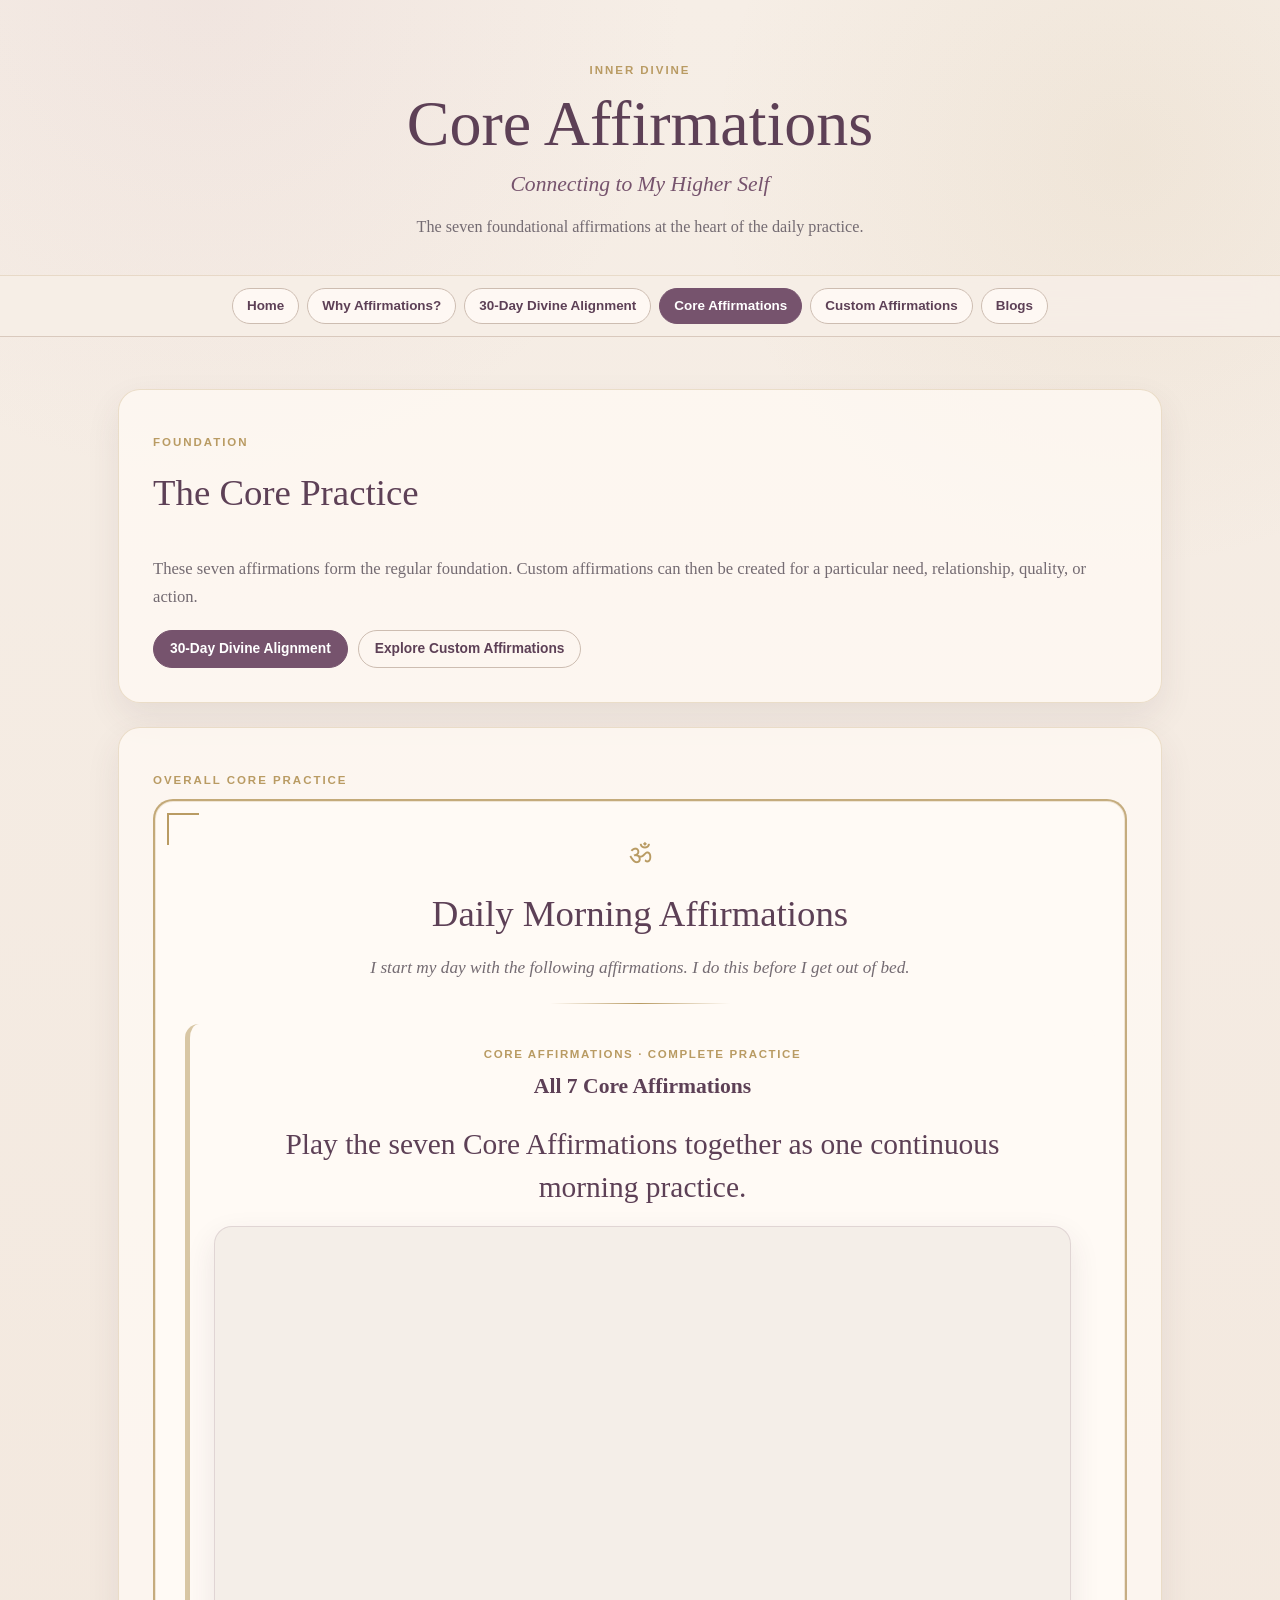
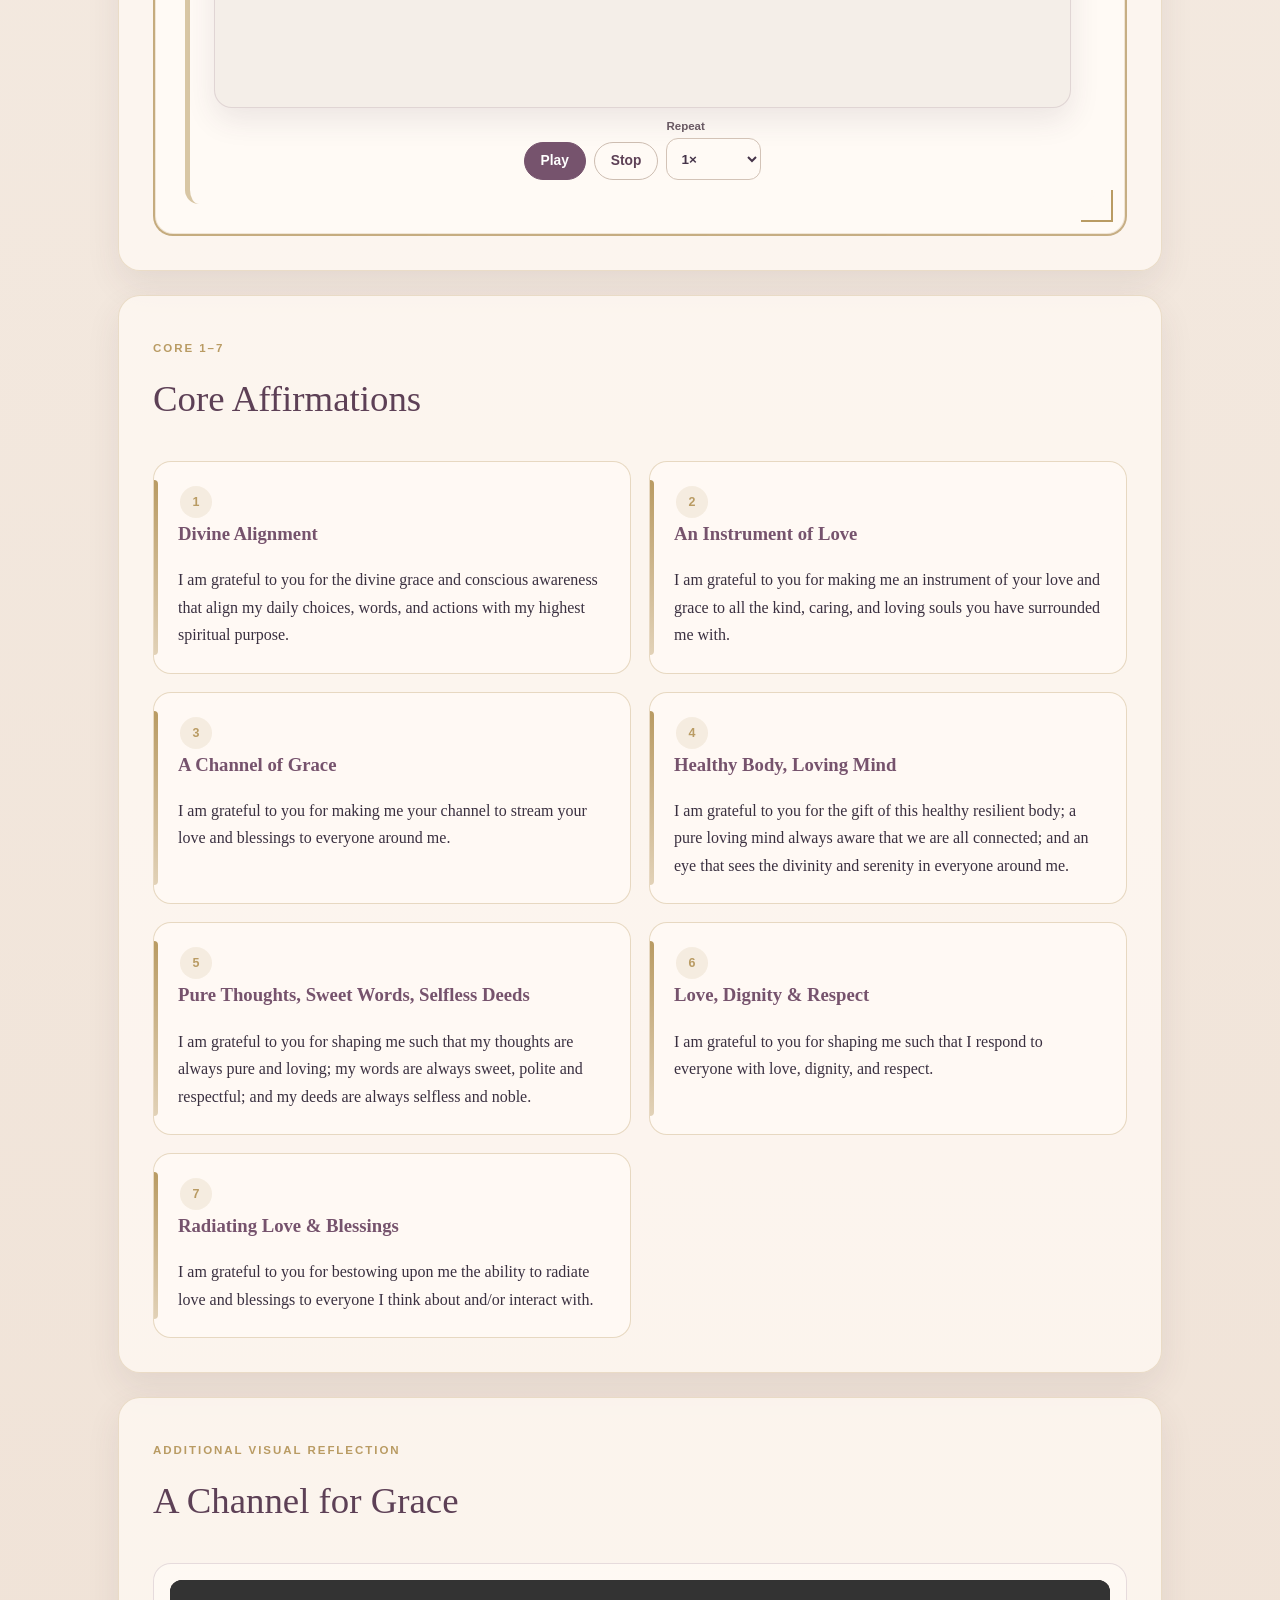
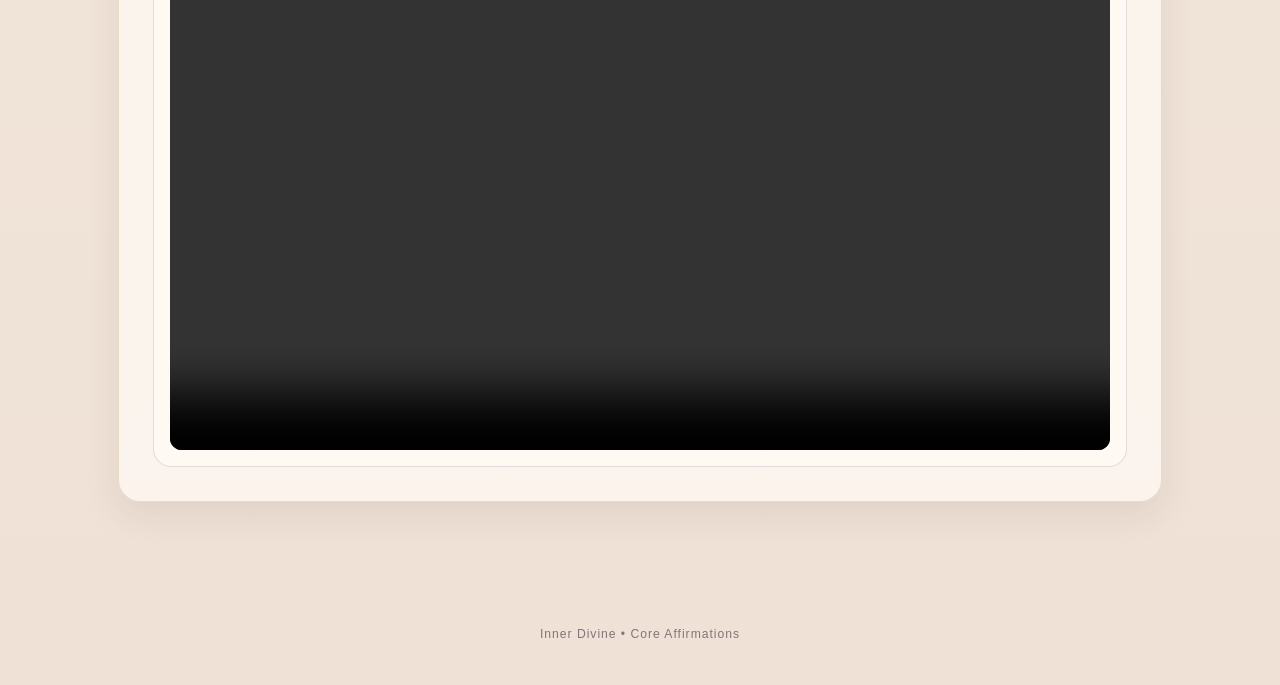
==== commit 5b0a525a: "Add combined Core video player with repeat loop controls" ====
--- a/affirmations.html
+++ b/affirmations.html
@@ -4,6 +4,12 @@
 <meta name="description" content="Inner Divine core affirmations for daily practice.">
 <title>Core Affirmations | Inner Divine</title>
 <link rel="stylesheet" href="styles.css?v=20261120-1200">
+<style id="core-complete-video-v1">
+.core-overall-section .daily-core-video{display:block;width:100%;aspect-ratio:16/9;object-fit:cover;margin-top:18px;border:1px solid rgba(118,83,109,.16);border-radius:18px;background:#f4eee8;box-shadow:0 12px 30px rgba(72,48,66,.10)}
+.core-overall-section .daily-core-video-actions{display:flex;gap:8px;flex-wrap:wrap;justify-content:center;align-items:end;margin-top:12px}
+.core-overall-section .repeat-control{display:flex;flex-direction:column;gap:4px;align-items:flex-start;color:#685862;font:600 .72rem/1.2 Arial,Helvetica,sans-serif}
+.core-overall-section .repeat-control select{min-height:42px;padding:8px 30px 8px 10px;border:1px solid #d3c3b7;border-radius:12px;background:#fffaf5;color:#453449;font:600 .84rem/1.2 Arial,Helvetica,sans-serif}
+</style>
 </head><body>
 <header class="hero">
 <p class="eyebrow">Inner Divine</p>
@@ -37,14 +43,20 @@
   <p class="document-invitation">I start my day with the following affirmations. I do this before I get out of bed.</p>
   <div class="document-divider"></div>
 
-  <div class="core-sync-player" aria-label="Core affirmation visual practice">
-    <p class="sync-kicker" id="coreSyncKicker">Core Affirmation / Meditation</p>
-    <h3 id="coreSyncTitle">Daily Morning Affirmations</h3>
-    <div class="sync-phrase" id="coreSyncPhrase">The invitation and all seven Core Affirmations are kept together here as one complete practice.</div>
-  </div>
-
-  <div class="audio-card core-audio-card">
-    <audio id="coreMasterAudio" controls preload="metadata"><source src="morning-affirmations.m4a" type="audio/mp4">Your browser does not support audio playback.</audio>
+  <div class="core-sync-player" aria-label="All seven Core affirmations video practice">
+    <p class="sync-kicker">Core Affirmations · Complete Practice</p>
+    <h3>All 7 Core Affirmations</h3>
+    <div class="sync-phrase">Play the seven Core Affirmations together as one continuous morning practice.</div>
+    <video id="coreAllVideo" class="daily-core-video" preload="metadata" playsinline poster="videos/posters/core_all_7.jpg" src="videos/core_all_7_final.mp4" aria-label="All seven Core Affirmations"></video>
+    <div class="daily-core-video-actions">
+      <button class="primary-btn" id="coreAllPlay" type="button">Play</button>
+      <button class="secondary-btn" id="coreAllStop" type="button" disabled>Stop</button>
+      <label class="repeat-control">Repeat
+        <select id="coreAllRepeat" aria-label="Repeat complete Core practice">
+          <option value="1">1×</option><option value="2">2×</option><option value="3">3×</option><option value="5">5×</option><option value="loop">Loop</option>
+        </select>
+      </label>
+    </div>
   </div>
 </div>
 </section>
@@ -61,64 +73,23 @@
 </main>
 <footer class="footer">Inner Divine • Core Affirmations</footer>
 <script>
-const CORE_SYNC=[
-{title:"Divine Alignment",start:0,end:18.944,clip:17.5,phrases:["I am grateful to you","for the divine grace","and conscious awareness","that align my daily choices,","words, and actions","with my highest","spiritual purpose."],times:[[0,2.093],[2.093,4.29],[4.29,6.844],[6.844,10.679],[10.679,12.24],[12.24,13.913],[13.913,17.5]]},
-{title:"An Instrument of Love",start:22.694,end:37.069,clip:15.215,phrases:["I am grateful to you","for making me an instrument","of your love and grace","to all the kind, caring,","and loving souls","you have surrounded me with."],times:[[0,2.031],[2.031,4.563],[4.563,7.704],[7.704,10.058],[10.058,12.609],[12.609,15.215]]},
-{title:"A Channel of Grace",start:40.58,end:55.734,clip:15.95,phrases:["I am grateful to you","for making me your channel","to stream your love","and blessings","to everyone around me."],times:[[0,3.158],[3.158,4.686],[4.686,6.826],[6.826,12.887],[12.887,15.95]]},
-{title:"Healthy Body, Loving Mind",start:59.982,end:82.975,clip:23.815,phrases:["I am grateful to you","for the gift of this","healthy resilient body;","a pure loving mind","always aware that we are all connected;","and an eye that sees","the divinity and serenity","in everyone around me."],times:[[0,3.824],[3.824,7.835],[7.835,10.498],[10.498,12.631],[12.631,15.268],[15.268,19.167],[19.167,21.113],[21.113,23.815]]},
-{title:"Pure Thoughts, Sweet Words, Selfless Deeds",start:85.942,end:106.438,clip:19.245,phrases:["I am grateful to you","for shaping me such that","my thoughts are always pure and loving;","my words are always sweet,","polite and respectful;","and my deeds are always","selfless and noble."],times:[[0,1.978],[1.978,3.955],[3.955,8.385],[8.385,10.31],[10.31,12.458],[12.458,15.434],[15.434,19.245]]},
-{title:"Love, Dignity & Respect",start:109.51,end:120.425,clip:11.69,phrases:["I am grateful to you","for shaping me such that","I respond to everyone","with love, dignity,","and respect."],times:[[0,2.229],[2.229,4.291],[4.291,7.172],[7.172,8.805],[8.805,11.69]]},
-{title:"Radiating Love & Blessings",start:121.992,end:145.453,clip:22.91,phrases:["I am grateful to you","for bestowing upon me","the ability to radiate","love and blessings","to everyone I think about","and/or interact with."],times:[[0,4.603],[4.603,10.007],[10.007,14.629],[14.629,16.338],[16.338,17.798],[17.798,22.91]]}
-];
-
-let coreAmbient=null;
-function ensureCoreAmbient(){
-  if(coreAmbient) return coreAmbient;
-  const AC=window.AudioContext||window.webkitAudioContext;
-  if(!AC) return null;
-  const ctx=new AC();
-  const master=ctx.createGain(); master.gain.value=.018;
-  const filter=ctx.createBiquadFilter(); filter.type="lowpass"; filter.frequency.value=900;
-  filter.connect(master); master.connect(ctx.destination);
-  const lfo=ctx.createOscillator(),lfoGain=ctx.createGain();
-  lfo.frequency.value=.035; lfoGain.gain.value=.005;
-  lfo.connect(lfoGain); lfoGain.connect(master.gain); lfo.start();
-  const oscillators=[130.81,196,261.63].map((hz,i)=>{const o=ctx.createOscillator(),g=ctx.createGain();o.type="sine";o.frequency.value=hz;g.gain.value=[.7,.34,.18][i];o.connect(g);g.connect(filter);o.start();return o;});
-  master.gain.value=0;
-  coreAmbient={ctx,master,oscillators,lfo};
-  return coreAmbient;
+const coreAllVideo=document.getElementById("coreAllVideo");
+const coreAllPlay=document.getElementById("coreAllPlay");
+const coreAllStop=document.getElementById("coreAllStop");
+const coreAllRepeat=document.getElementById("coreAllRepeat");
+let coreAllPlaysLeft=1;
+function coreAllSetRepeat(){coreAllPlaysLeft=coreAllRepeat.value==="loop"?Infinity:Math.max(1,Number(coreAllRepeat.value)||1);}
+function coreAllPlayFromStart(){
+  coreAllVideo.currentTime=0;
+  coreAllVideo.play().then(()=>{coreAllPlay.textContent="Playing…";coreAllStop.disabled=false;}).catch(()=>{coreAllPlay.textContent="Play";coreAllStop.disabled=true;});
 }
-function coreAmbientOn(){
-  const a=ensureCoreAmbient(); if(!a) return;
-  if(a.ctx.state==="suspended") a.ctx.resume();
-  a.master.gain.cancelScheduledValues(a.ctx.currentTime);
-  a.master.gain.linearRampToValueAtTime(.018,a.ctx.currentTime+.8);
-}
-function coreAmbientOff(){
-  if(!coreAmbient)return;
-  coreAmbient.master.gain.cancelScheduledValues(coreAmbient.ctx.currentTime);
-  coreAmbient.master.gain.linearRampToValueAtTime(0,coreAmbient.ctx.currentTime+.45);
-}
-document.addEventListener("pointerdown",()=>ensureCoreAmbient(),{once:true});
-
-const coreAudio=document.getElementById("coreMasterAudio");
-const coreTitle=document.getElementById("coreSyncTitle");
-const corePhrase=document.getElementById("coreSyncPhrase");
-const coreKicker=document.getElementById("coreSyncKicker");
-function updateCoreVisual(){
-  const t=coreAudio.currentTime;
-  let item=null;
-  for(let i=0;i<CORE_SYNC.length;i++){
-    if(t>=CORE_SYNC[i].start&&t<=CORE_SYNC[i].end){item=CORE_SYNC[i];coreKicker.textContent="Core Affirmation "+(i+1);break;}
-  }
-  if(!item)return;
-  coreTitle.textContent=item.title;
-  const rel=(t-item.start)*(item.clip/(item.end-item.start));
-  let idx=item.times.findIndex(x=>rel>=x[0]&&rel<x[1]); if(idx<0)idx=item.phrases.length-1;
-  corePhrase.textContent=item.phrases[idx];
-}
-coreAudio.addEventListener("play",()=>{coreAmbientOn();updateCoreVisual();});
-coreAudio.addEventListener("pause",coreAmbientOff);
-coreAudio.addEventListener("ended",coreAmbientOff);
-coreAudio.addEventListener("timeupdate",updateCoreVisual);
+coreAllPlay.addEventListener("click",()=>{coreAllSetRepeat();coreAllPlayFromStart();});
+coreAllStop.addEventListener("click",()=>{coreAllVideo.pause();coreAllVideo.currentTime=0;coreAllPlay.textContent="Play";coreAllStop.disabled=true;coreAllSetRepeat();});
+coreAllRepeat.addEventListener("change",()=>{if(coreAllVideo.paused)coreAllSetRepeat();});
+coreAllVideo.addEventListener("ended",()=>{
+  if(coreAllPlaysLeft===Infinity){coreAllPlayFromStart();return;}
+  coreAllPlaysLeft-=1;
+  if(coreAllPlaysLeft>0){coreAllPlayFromStart();return;}
+  coreAllPlay.textContent="Play again";coreAllStop.disabled=true;
+});
 </script></body></html>
--- a/styles.css
+++ b/styles.css
@@ -825,3 +825,167 @@
   .application-example{grid-template-columns:1fr}
   .application-arrow{transform:rotate(90deg);min-height:22px}
 }
+
+/* PDF-inspired invitation and affirmation boundaries */
+.document-boundary{
+  position:relative;
+  padding:30px;
+  border:2px solid rgba(185,155,99,.72);
+  border-radius:20px;
+  background:
+    linear-gradient(#fffaf5,#fffaf5) padding-box,
+    linear-gradient(135deg,rgba(185,155,99,.45),rgba(118,83,109,.14)) border-box;
+  box-shadow:inset 0 0 0 1px rgba(185,155,99,.22);
+}
+.document-boundary::before,
+.document-boundary::after{
+  content:"";
+  position:absolute;
+  width:30px;height:30px;
+  pointer-events:none;
+}
+.document-boundary::before{
+  left:12px;top:12px;
+  border-left:2px solid var(--gold);
+  border-top:2px solid var(--gold);
+}
+.document-boundary::after{
+  right:12px;bottom:12px;
+  border-right:2px solid var(--gold);
+  border-bottom:2px solid var(--gold);
+}
+.document-om{
+  text-align:center;
+  color:var(--gold);
+  font-size:1.7rem;
+  margin-bottom:4px;
+}
+.document-boundary>h2{
+  text-align:center;
+  margin-bottom:8px!important;
+}
+.document-invitation{
+  margin:0 auto!important;
+  max-width:760px!important;
+  text-align:center;
+  color:var(--muted);
+  font-size:1.08rem;
+  font-style:italic;
+}
+.document-divider{
+  width:180px;
+  height:1px;
+  margin:20px auto;
+  background:linear-gradient(90deg,transparent,var(--gold),transparent);
+}
+.core-sync-player{
+  min-height:210px;
+  display:flex;
+  flex-direction:column;
+  align-items:center;
+  justify-content:center;
+  text-align:center;
+  padding:24px;
+  margin-top:4px;
+  border-left:5px solid rgba(185,155,99,.55);
+  background:rgba(255,250,245,.74);
+  border-radius:14px;
+}
+.sync-kicker{
+  margin:0 0 6px!important;
+  color:var(--gold);
+  font:700 .72rem/1.2 Arial,Helvetica,sans-serif;
+  letter-spacing:.14em;
+  text-transform:uppercase;
+}
+.core-sync-player h3{
+  margin:0 0 18px;
+  color:var(--plum-deep);
+  font-size:1.35rem;
+}
+.sync-phrase{
+  max-width:800px;
+  color:var(--plum-deep);
+  font-size:clamp(1.35rem,2.3vw,2rem);
+  line-height:1.45;
+}
+.core-audio-card{
+  margin-top:16px!important;
+}
+
+/* Match the PDF's slim gold marker on the individual affirmation cards. */
+.card{
+  position:relative;
+  overflow:hidden;
+  border-color:rgba(185,155,99,.35)!important;
+}
+.card::before{
+  content:"";
+  position:absolute;
+  left:0;
+  top:18px;
+  bottom:18px;
+  width:4px;
+  border-radius:0 4px 4px 0;
+  background:linear-gradient(var(--gold),rgba(185,155,99,.42));
+}
+.card .core-number{
+  margin-left:2px;
+}
+.template-card,
+.application-question,
+.application-result{
+  border-color:rgba(185,155,99,.32)!important;
+}
+
+/* 30-day Core mini-video / synchronized audio display */
+.daily-core-visual{
+  min-height:300px;
+  display:flex;
+  flex-direction:column;
+  justify-content:center;
+  text-align:center;
+}
+.daily-core-visual h3{
+  margin:2px 0 24px;
+  color:var(--plum-deep);
+  font-size:1.35rem;
+}
+.daily-core-phrase{
+  min-height:92px;
+  display:grid;
+  place-items:center;
+  padding:12px 18px;
+  color:var(--plum-deep);
+  font-size:clamp(1.35rem,2.1vw,1.85rem);
+  line-height:1.45;
+}
+.daily-core-progress-track{
+  height:4px;
+  margin:20px auto 16px;
+  width:min(420px,80%);
+  overflow:hidden;
+  border-radius:999px;
+  background:rgba(118,83,109,.10);
+}
+.daily-core-progress-track span{
+  display:block;
+  height:100%;
+  width:0;
+  background:linear-gradient(90deg,var(--gold),var(--plum));
+}
+.daily-core-actions{
+  display:flex;
+  justify-content:center;
+}
+.custom-day-visual{
+  border:1px solid rgba(185,155,99,.28);
+  background:linear-gradient(135deg,#7a6275,#9d8592);
+}
+.journey-page .meditation-copy{
+  margin-bottom:0!important;
+}
+@media(max-width:620px){
+  .document-boundary{padding:22px 18px}
+  .core-sync-player{padding:18px}
+}
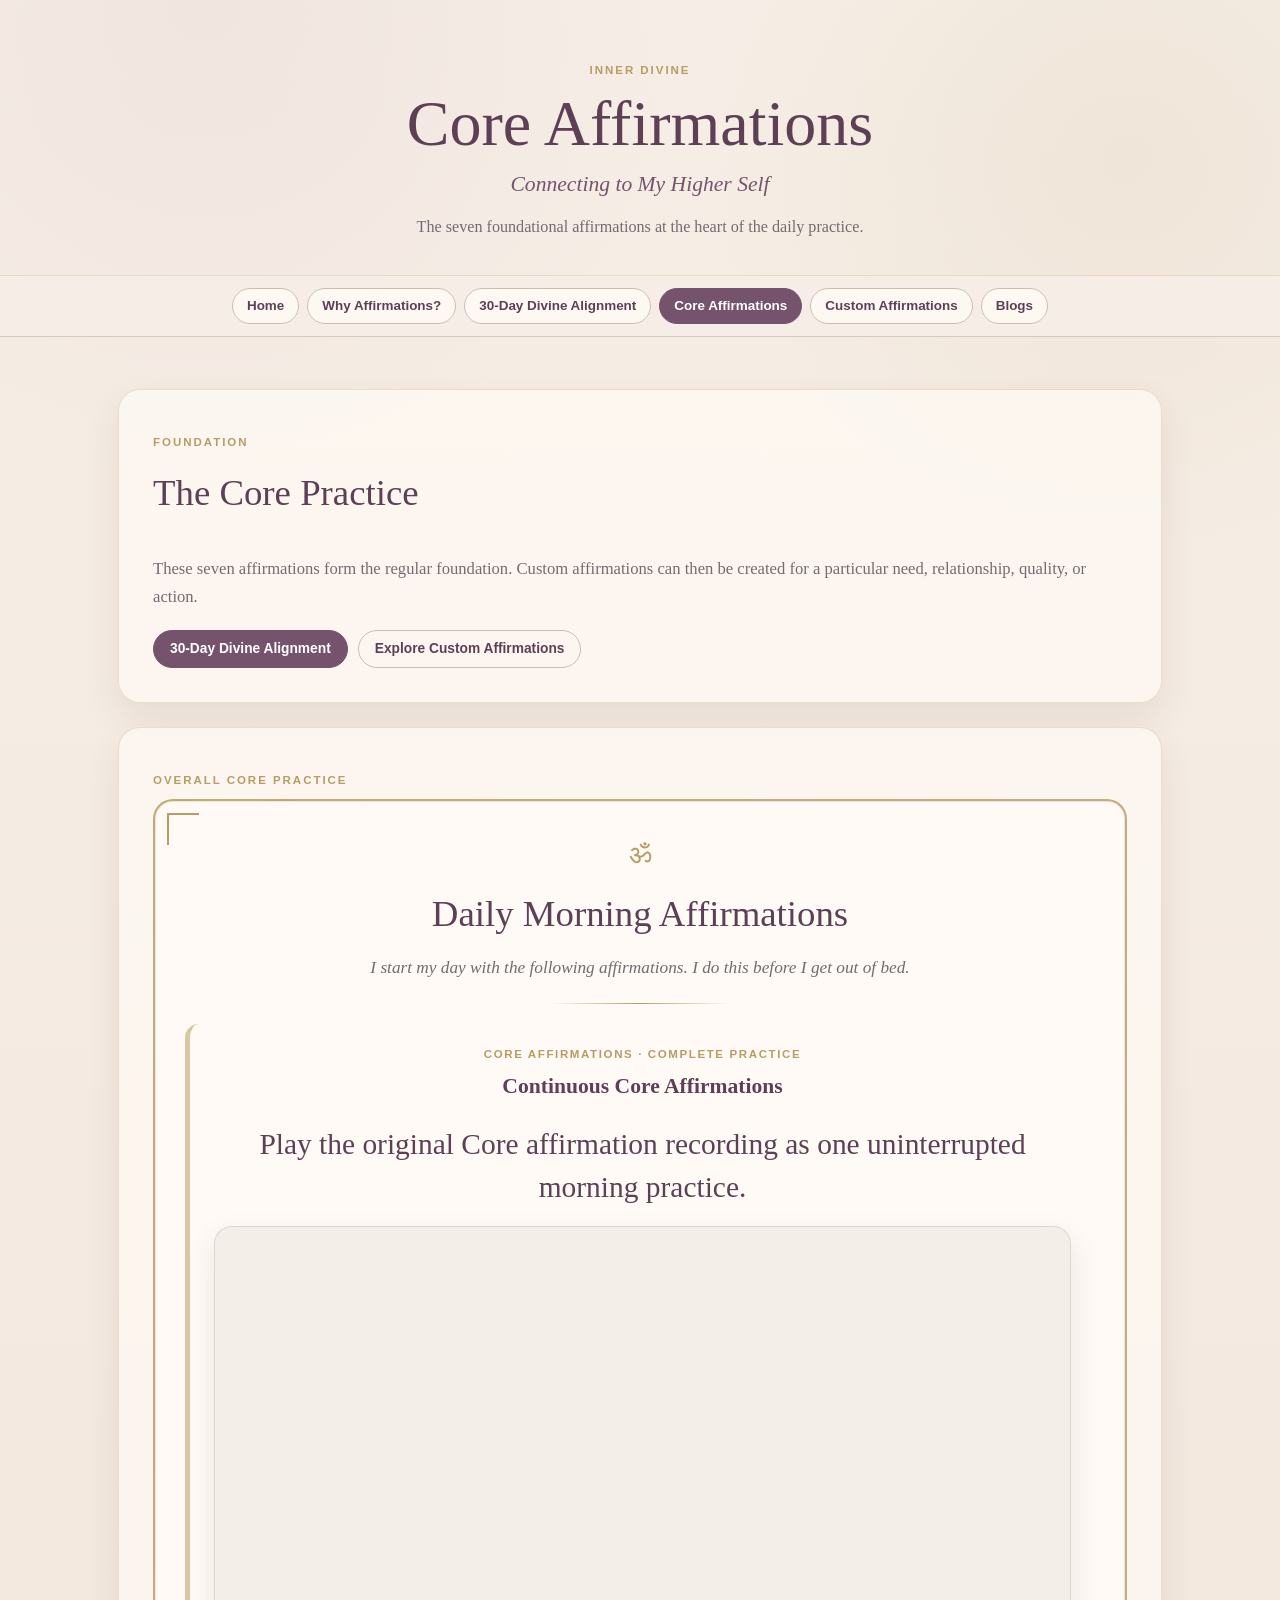
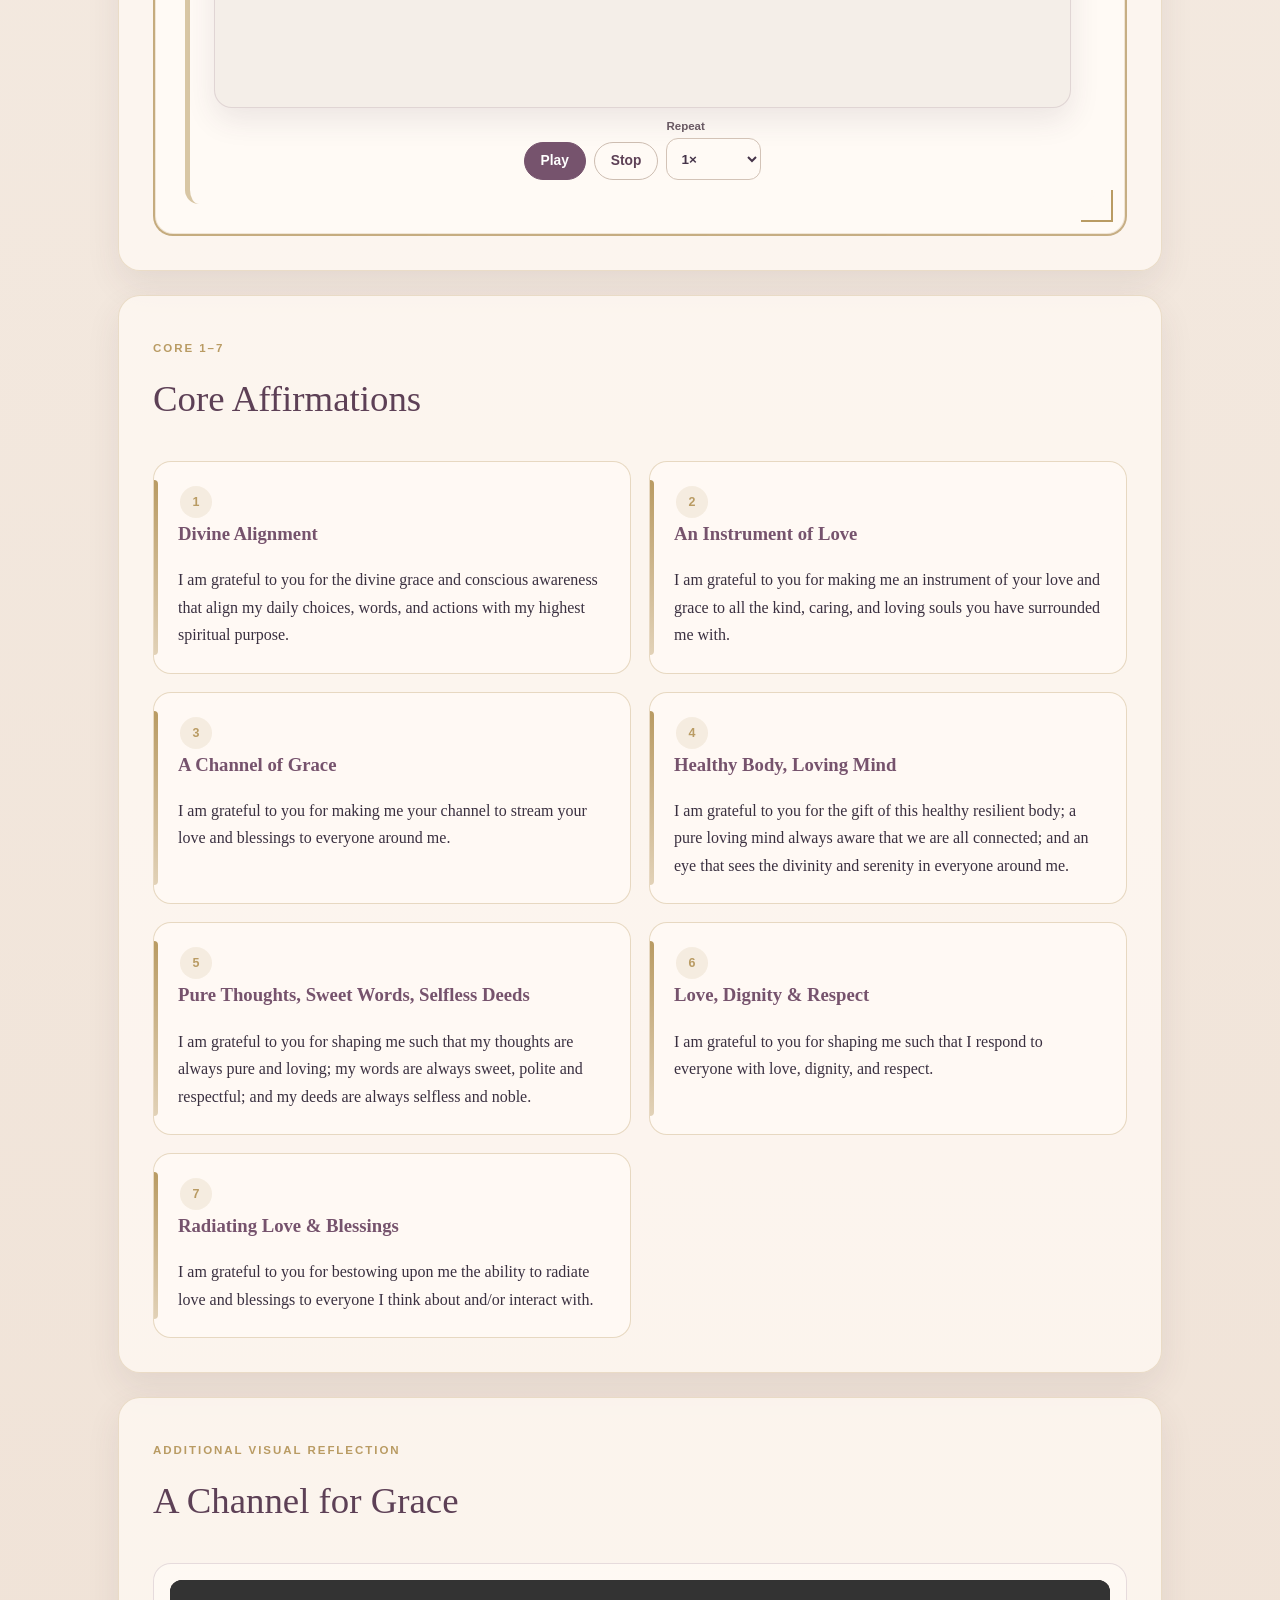
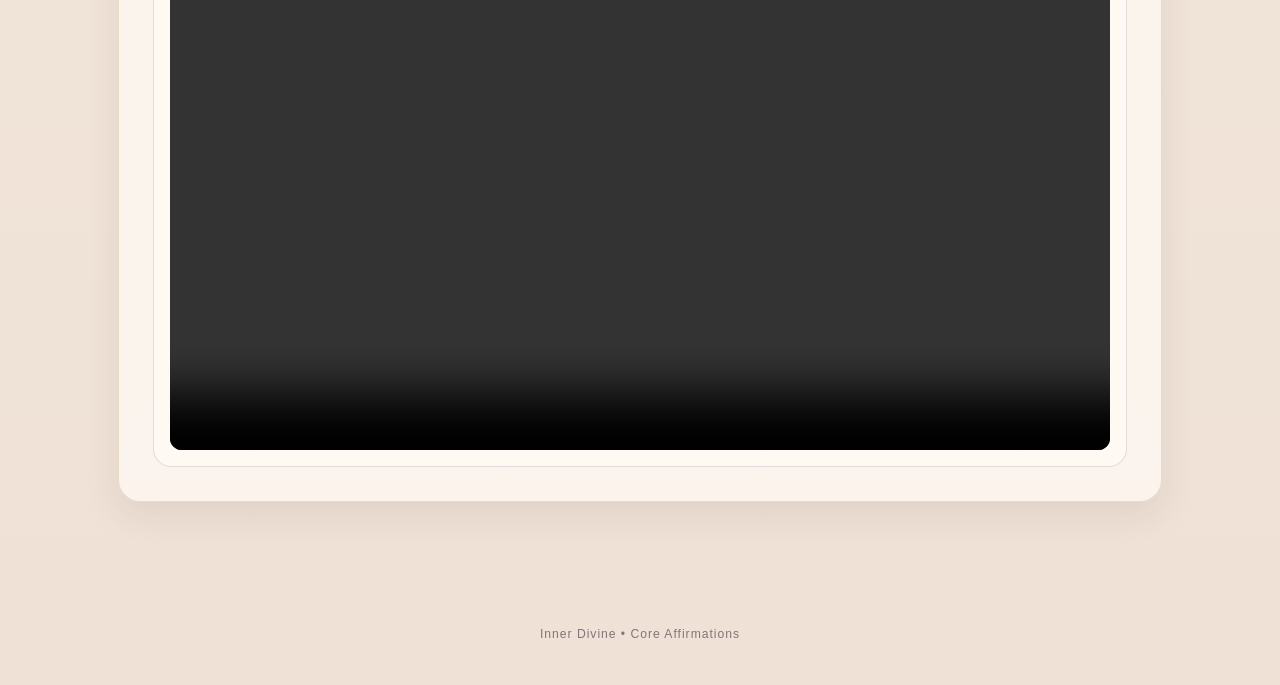
==== commit dae43b8c: "Use new continuous Core affirmation video" ====
--- a/affirmations.html
+++ b/affirmations.html
@@ -45,9 +45,9 @@
 
   <div class="core-sync-player" aria-label="All seven Core affirmations video practice">
     <p class="sync-kicker">Core Affirmations · Complete Practice</p>
-    <h3>All 7 Core Affirmations</h3>
-    <div class="sync-phrase">Play the seven Core Affirmations together as one continuous morning practice.</div>
-    <video id="coreAllVideo" class="daily-core-video" preload="metadata" playsinline poster="videos/posters/core_all_7.jpg" src="videos/core_all_7_final.mp4" aria-label="All seven Core Affirmations"></video>
+    <h3>Continuous Core Affirmations</h3>
+    <div class="sync-phrase">Play the original Core affirmation recording as one uninterrupted morning practice.</div>
+    <video id="coreAllVideo" class="daily-core-video" preload="metadata" playsinline poster="videos/posters/core_continuous.jpg" src="videos/core_continuous_final.mp4" aria-label="All seven Core Affirmations"></video>
     <div class="daily-core-video-actions">
       <button class="primary-btn" id="coreAllPlay" type="button">Play</button>
       <button class="secondary-btn" id="coreAllStop" type="button" disabled>Stop</button>
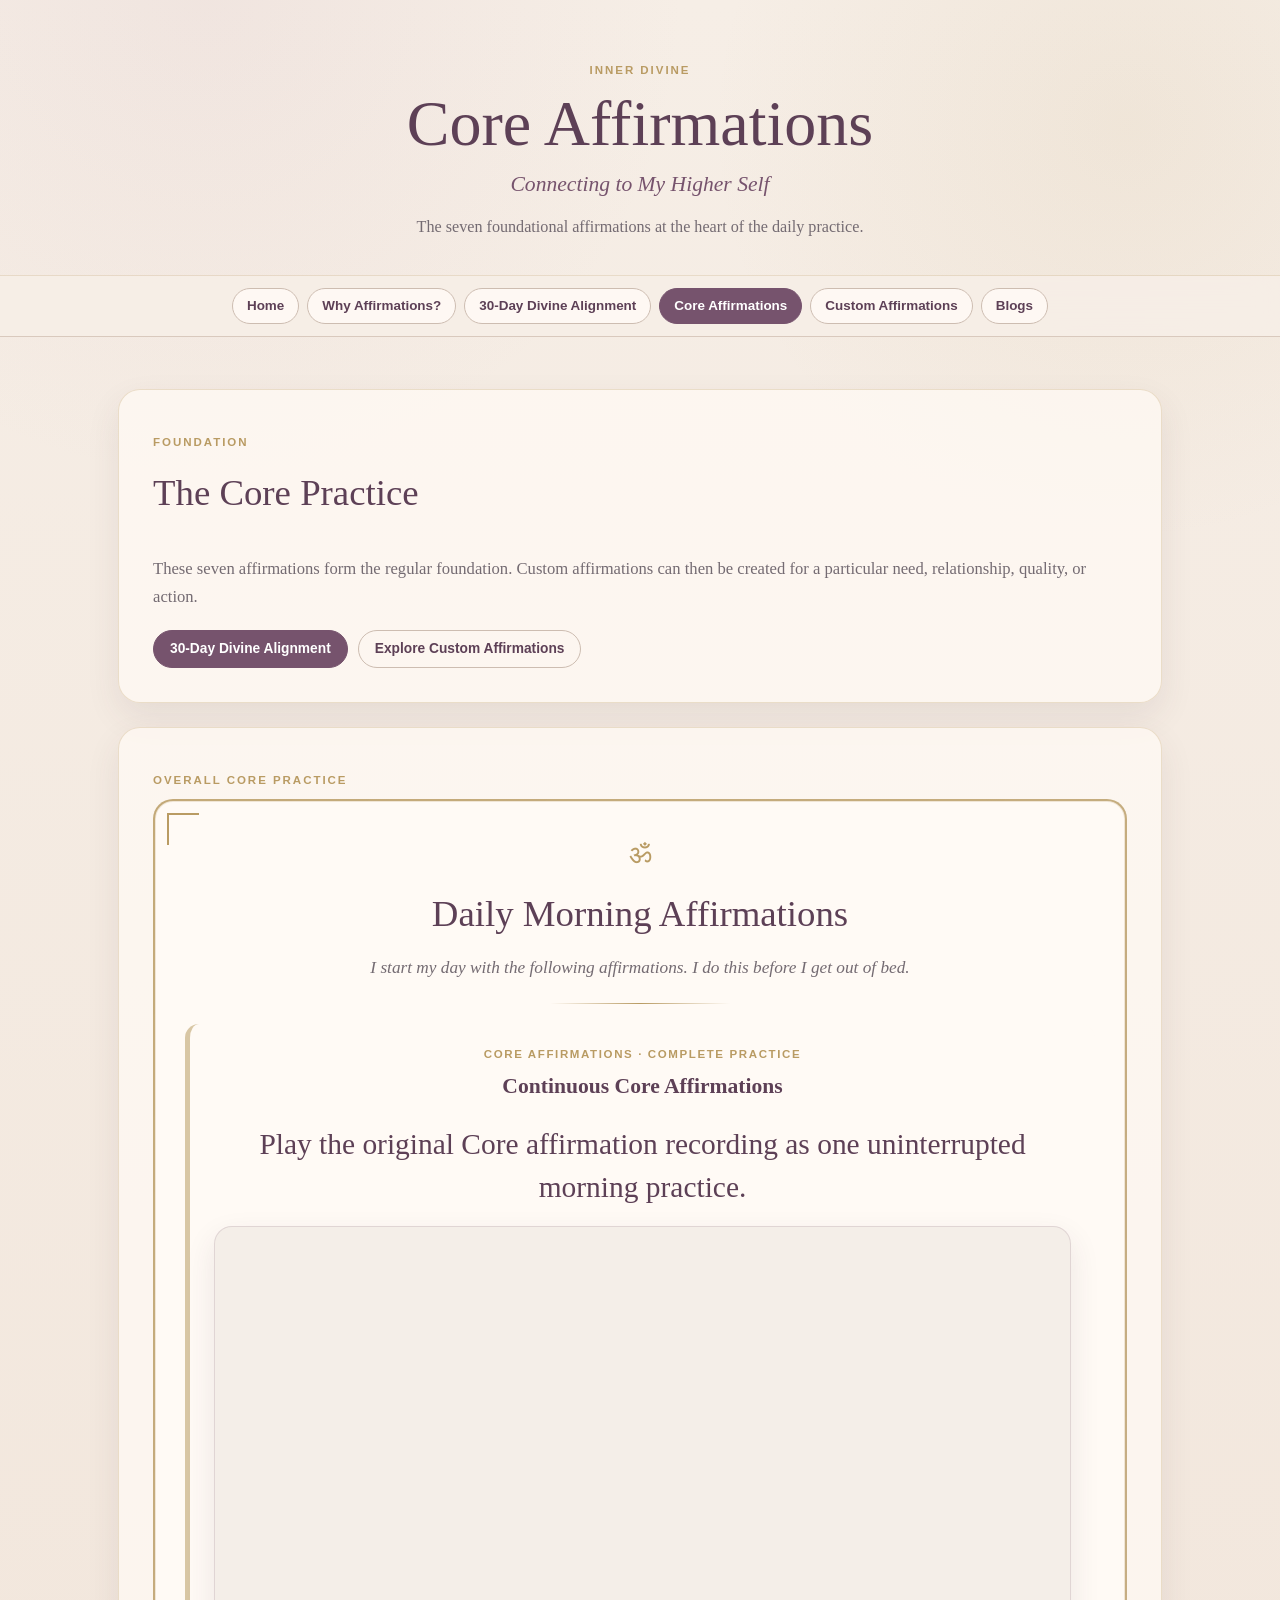
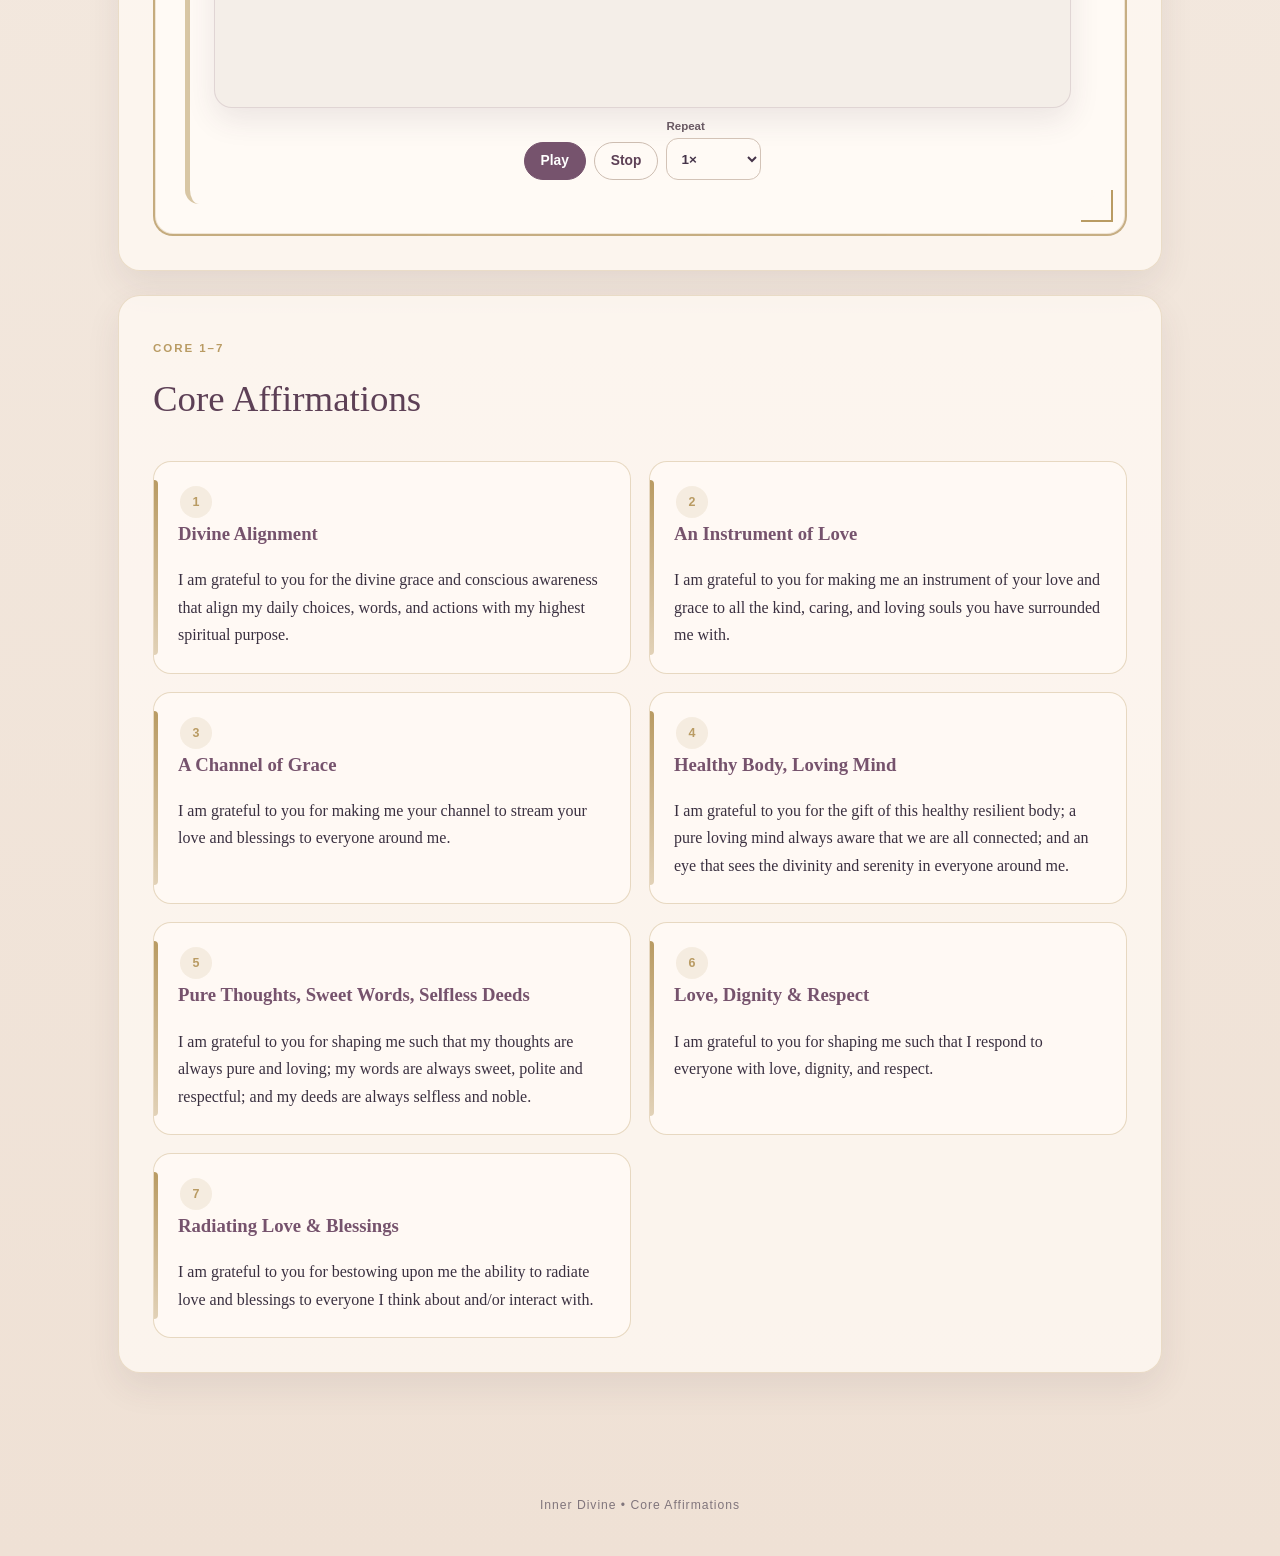
==== commit 0c9e967c: "Remove A Channel for Grace section from Core page" ====
--- a/affirmations.html
+++ b/affirmations.html
@@ -65,11 +65,6 @@
 <h2>Core Affirmations</h2>
 <div class="grid-2"><article class="card"><span class="core-number">1</span><h3>Divine Alignment</h3><p>I am grateful to you for the divine grace and conscious awareness that align my daily choices, words, and actions with my highest spiritual purpose.</p></article><article class="card"><span class="core-number">2</span><h3>An Instrument of Love</h3><p>I am grateful to you for making me an instrument of your love and grace to all the kind, caring, and loving souls you have surrounded me with.</p></article><article class="card"><span class="core-number">3</span><h3>A Channel of Grace</h3><p>I am grateful to you for making me your channel to stream your love and blessings to everyone around me.</p></article><article class="card"><span class="core-number">4</span><h3>Healthy Body, Loving Mind</h3><p>I am grateful to you for the gift of this healthy resilient body; a pure loving mind always aware that we are all connected; and an eye that sees the divinity and serenity in everyone around me.</p></article><article class="card"><span class="core-number">5</span><h3>Pure Thoughts, Sweet Words, Selfless Deeds</h3><p>I am grateful to you for shaping me such that my thoughts are always pure and loving; my words are always sweet, polite and respectful; and my deeds are always selfless and noble.</p></article><article class="card"><span class="core-number">6</span><h3>Love, Dignity &amp; Respect</h3><p>I am grateful to you for shaping me such that I respond to everyone with love, dignity, and respect.</p></article><article class="card"><span class="core-number">7</span><h3>Radiating Love &amp; Blessings</h3><p>I am grateful to you for bestowing upon me the ability to radiate love and blessings to everyone I think about and/or interact with.</p></article></div>
 </section>
-<section class="section" id="channel-for-grace">
-<p class="page-kicker">Additional visual reflection</p>
-<h2>A Channel for Grace</h2>
-<div class="video-card"><video controls preload="metadata" playsinline><source src="A_Channel_for_Grace.mp4" type="video/mp4">Your browser does not support video playback.</video></div>
-</section>
 </main>
 <footer class="footer">Inner Divine • Core Affirmations</footer>
 <script>
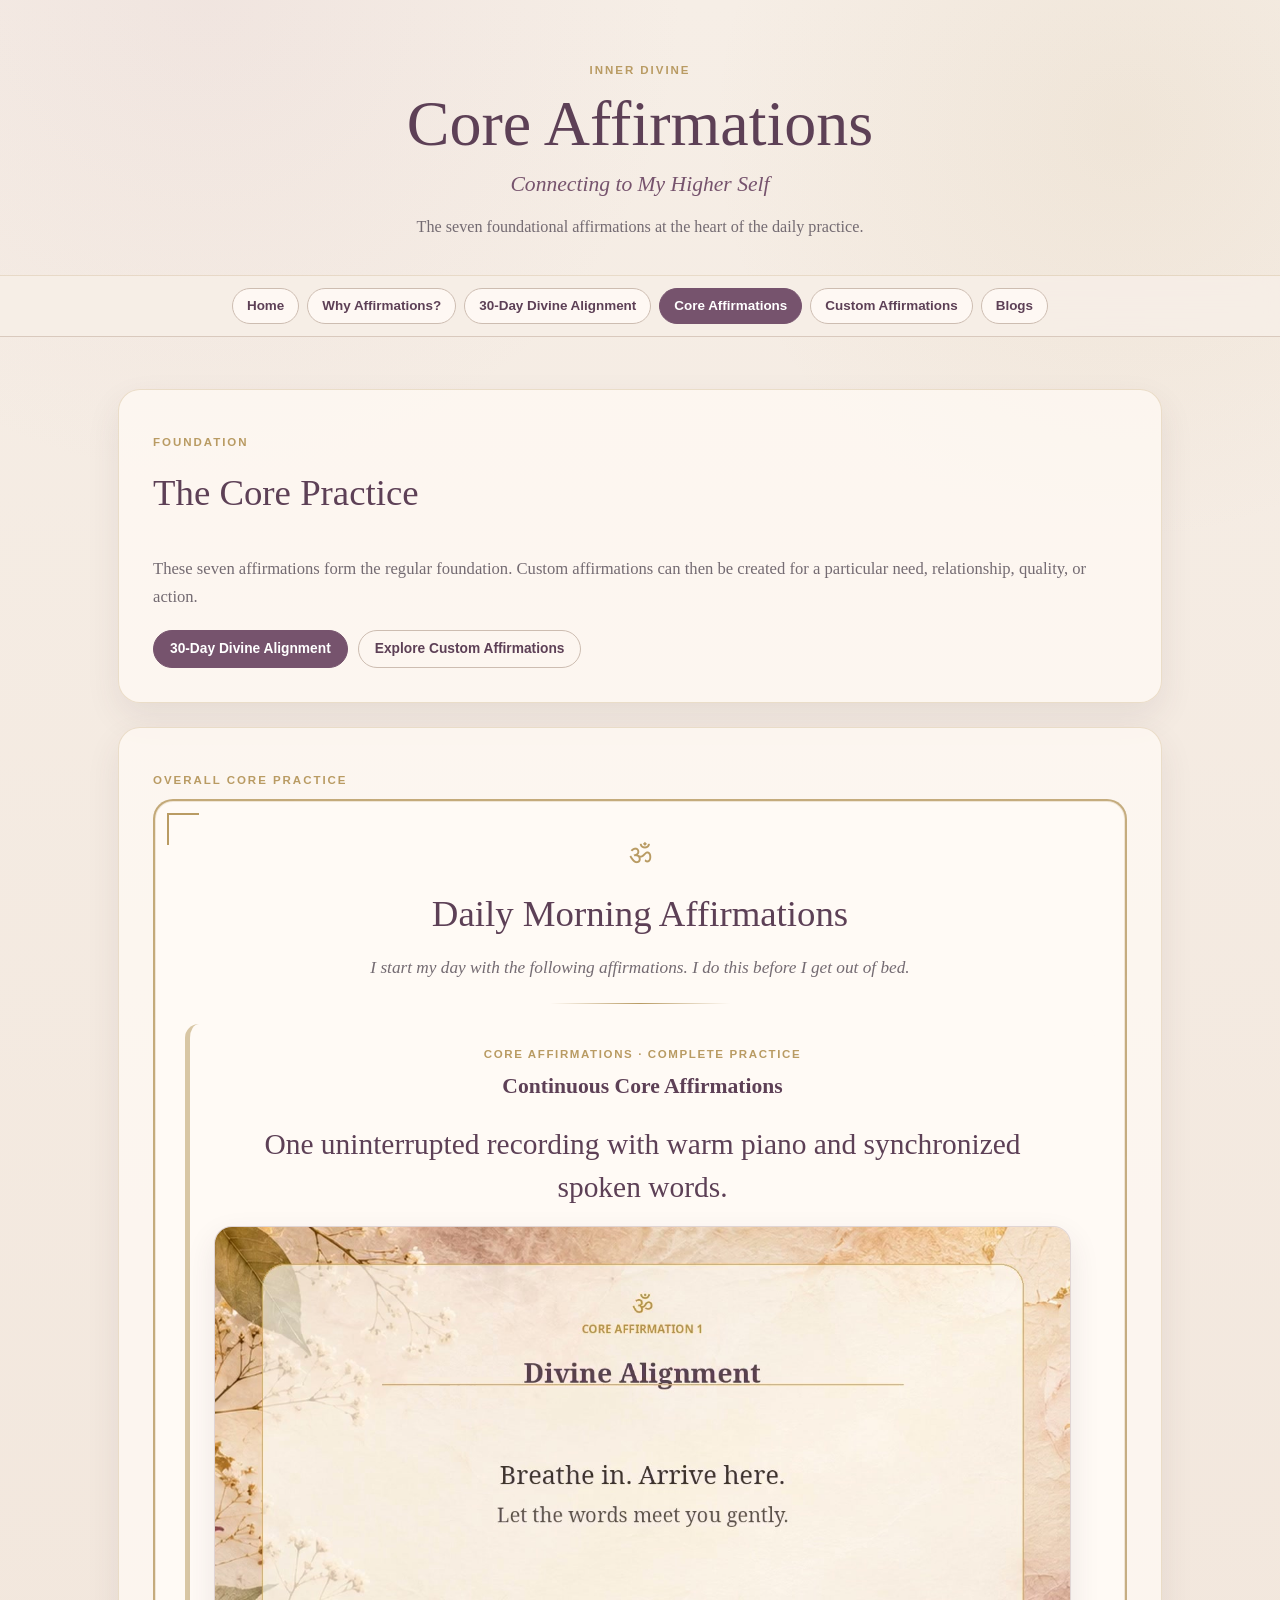
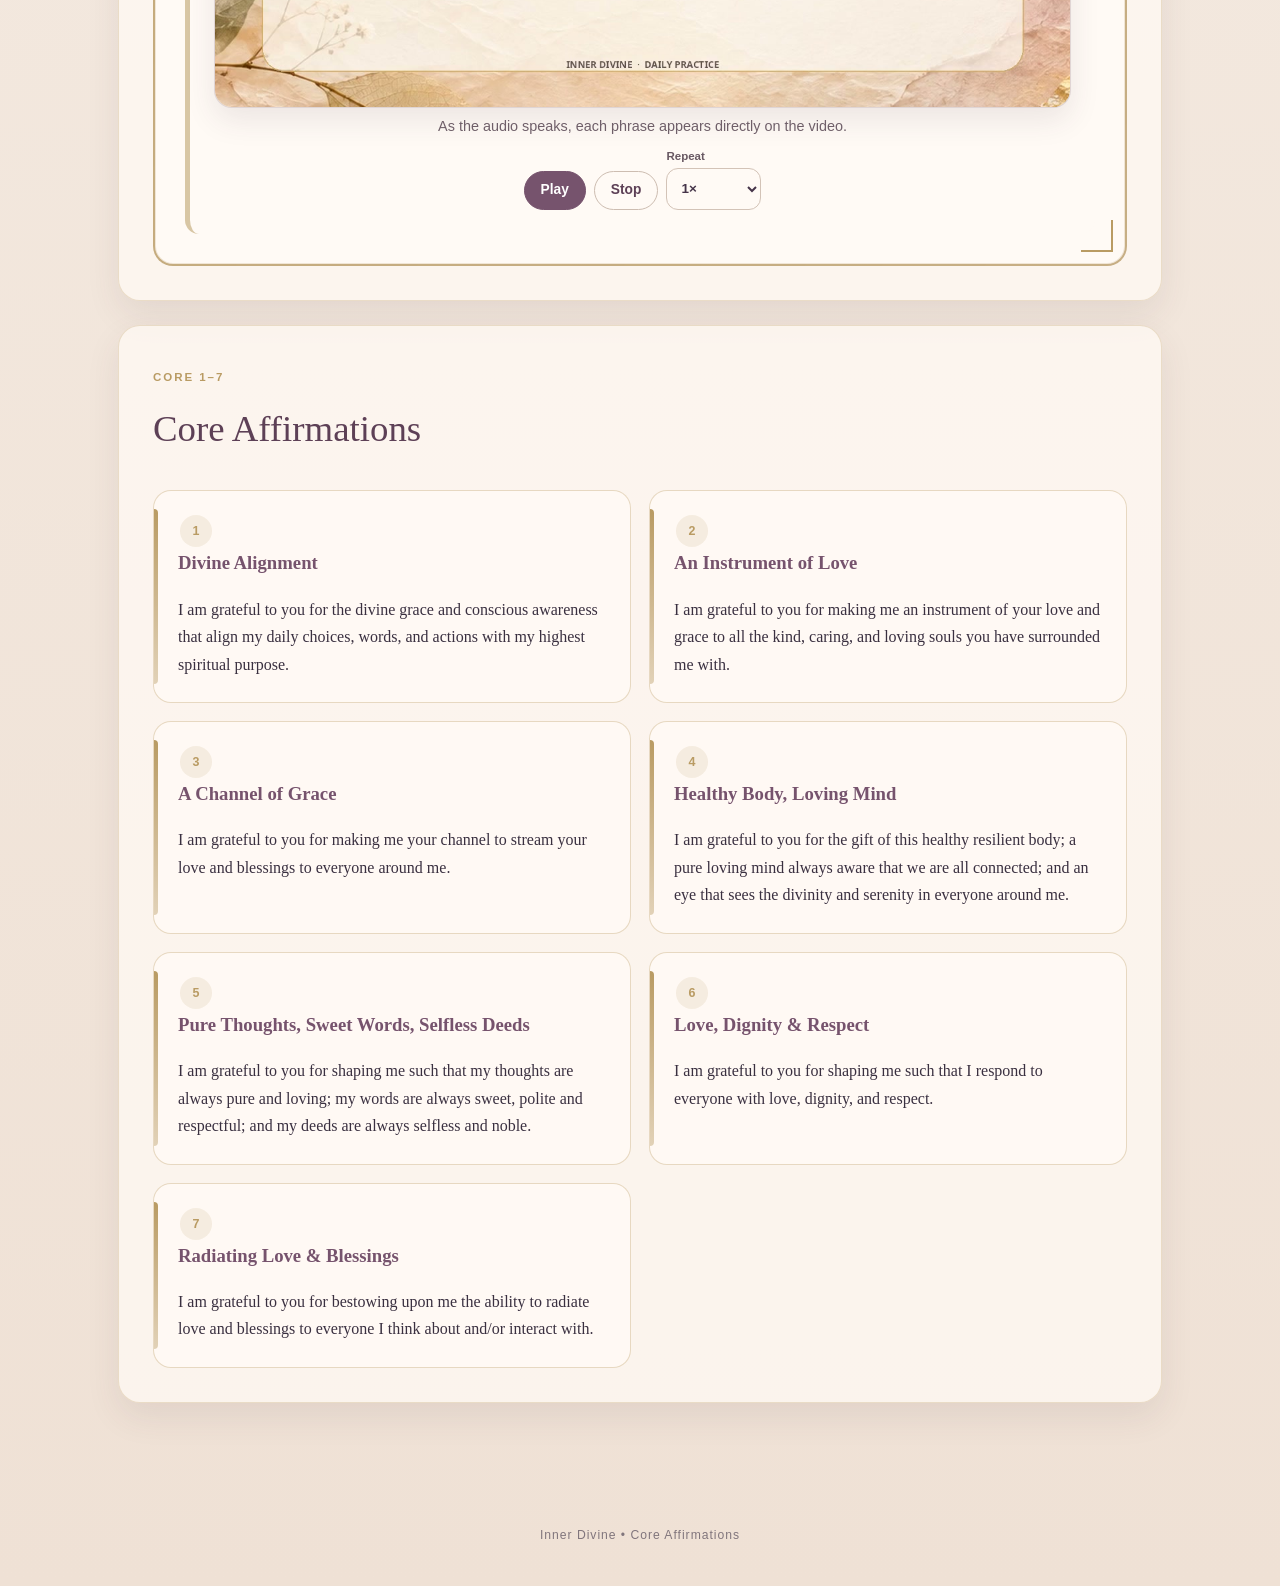
==== commit b39bd63b: "Show captioned Core video and refresh cached media" ====
--- a/affirmations.html
+++ b/affirmations.html
@@ -3,12 +3,13 @@
 <meta charset="utf-8"><meta name="viewport" content="width=device-width,initial-scale=1">
 <meta name="description" content="Inner Divine core affirmations for daily practice.">
 <title>Core Affirmations | Inner Divine</title>
-<link rel="stylesheet" href="styles.css?v=20261120-1200">
-<style id="core-complete-video-v1">
+<link rel="stylesheet" href="styles.css?v=20261120-1651">
+<style id="core-complete-video-v2">
 .core-overall-section .daily-core-video{display:block;width:100%;aspect-ratio:16/9;object-fit:cover;margin-top:18px;border:1px solid rgba(118,83,109,.16);border-radius:18px;background:#f4eee8;box-shadow:0 12px 30px rgba(72,48,66,.10)}
 .core-overall-section .daily-core-video-actions{display:flex;gap:8px;flex-wrap:wrap;justify-content:center;align-items:end;margin-top:12px}
 .core-overall-section .repeat-control{display:flex;flex-direction:column;gap:4px;align-items:flex-start;color:#685862;font:600 .72rem/1.2 Arial,Helvetica,sans-serif}
 .core-overall-section .repeat-control select{min-height:42px;padding:8px 30px 8px 10px;border:1px solid #d3c3b7;border-radius:12px;background:#fffaf5;color:#453449;font:600 .84rem/1.2 Arial,Helvetica,sans-serif}
+.core-overall-section .core-play-note{max-width:720px;margin:8px auto 0;color:#6f5f69;font:500 .9rem/1.5 Arial,Helvetica,sans-serif;text-align:center}
 </style>
 </head><body>
 <header class="hero">
@@ -43,11 +44,12 @@
   <p class="document-invitation">I start my day with the following affirmations. I do this before I get out of bed.</p>
   <div class="document-divider"></div>
 
-  <div class="core-sync-player" aria-label="All seven Core affirmations video practice">
+  <div class="core-sync-player" aria-label="Continuous Core affirmation video practice">
     <p class="sync-kicker">Core Affirmations · Complete Practice</p>
     <h3>Continuous Core Affirmations</h3>
-    <div class="sync-phrase">Play the original Core affirmation recording as one uninterrupted morning practice.</div>
-    <video id="coreAllVideo" class="daily-core-video" preload="metadata" playsinline poster="videos/posters/core_continuous.jpg" src="videos/core_continuous_final.mp4" aria-label="All seven Core Affirmations"></video>
+    <div class="sync-phrase">One uninterrupted recording with warm piano and synchronized spoken words.</div>
+    <video id="coreAllVideo" class="daily-core-video" preload="auto" playsinline poster="videos/posters/core_continuous.jpg?v=703f53a" src="videos/core_continuous_final.mp4?v=703f53a" aria-label="Continuous Core Affirmations with synchronized words"></video>
+    <p class="core-play-note">As the audio speaks, each phrase appears directly on the video.</p>
     <div class="daily-core-video-actions">
       <button class="primary-btn" id="coreAllPlay" type="button">Play</button>
       <button class="secondary-btn" id="coreAllStop" type="button" disabled>Stop</button>
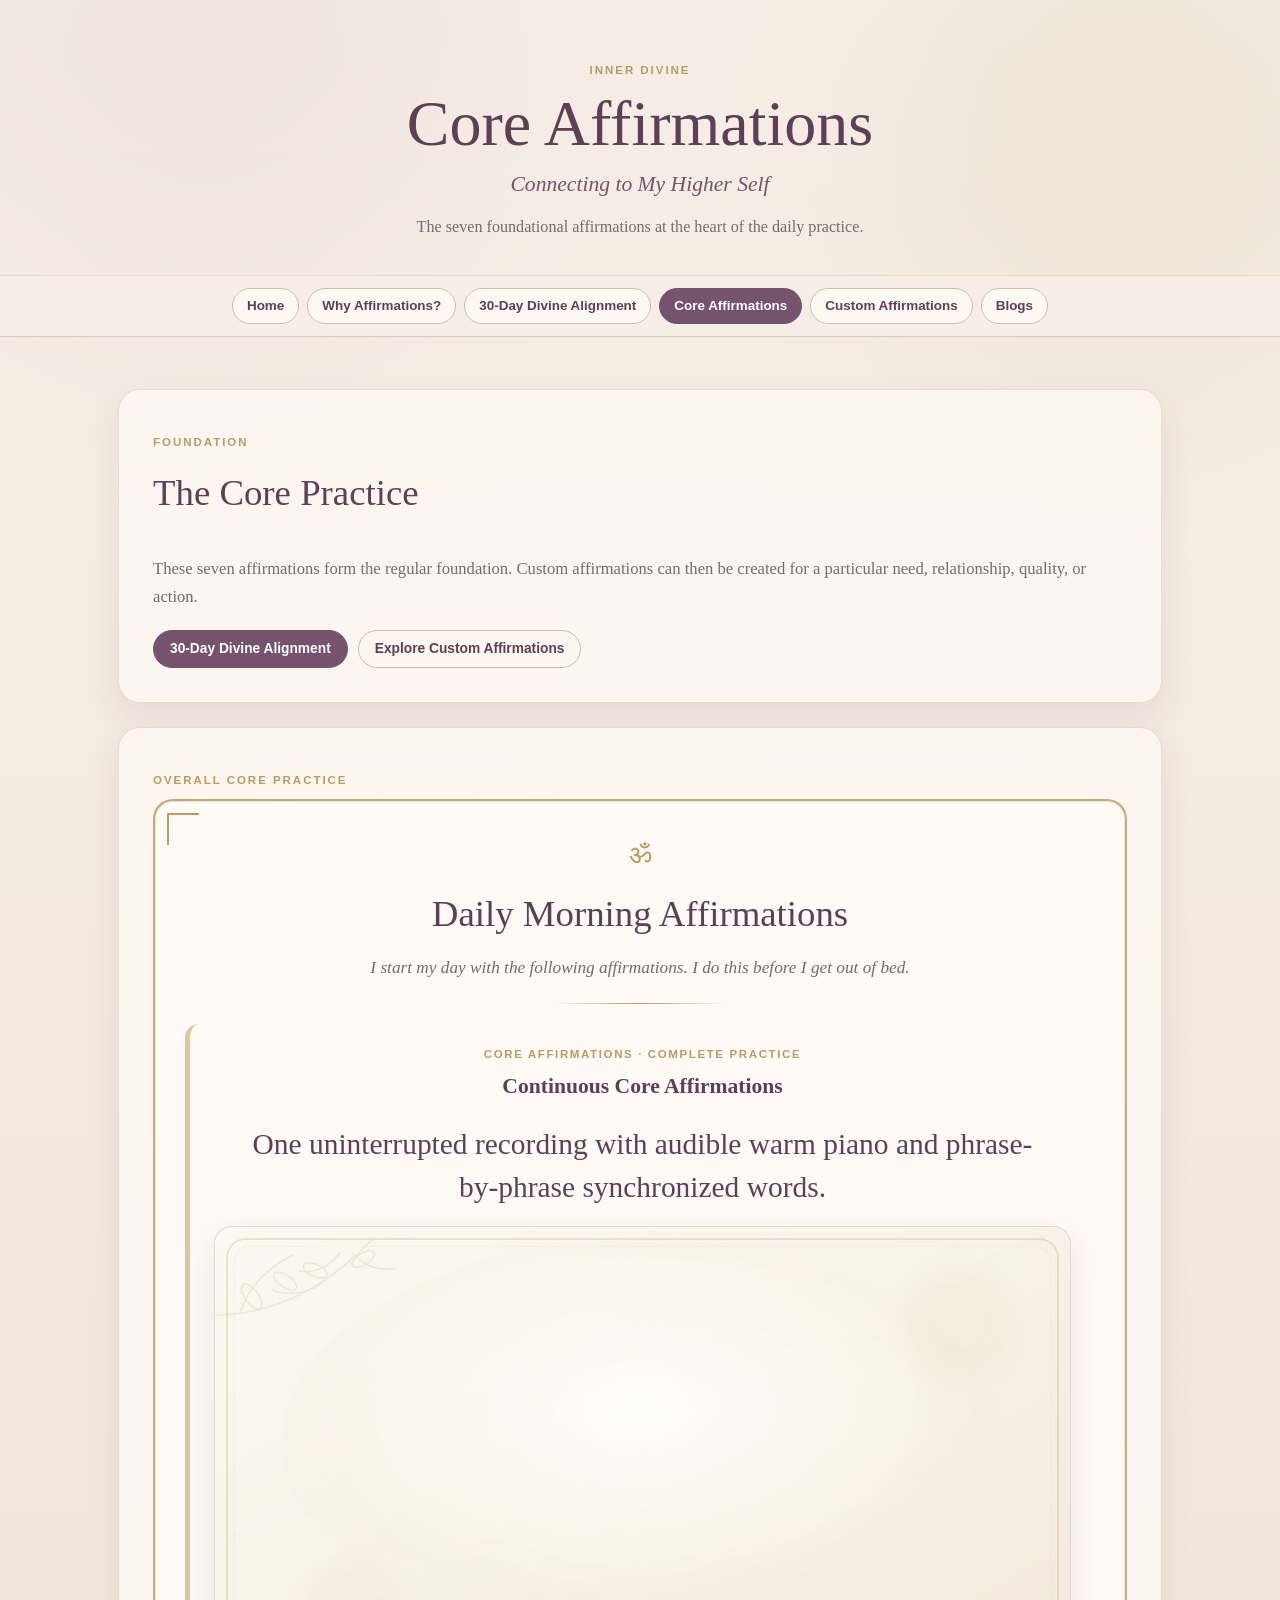
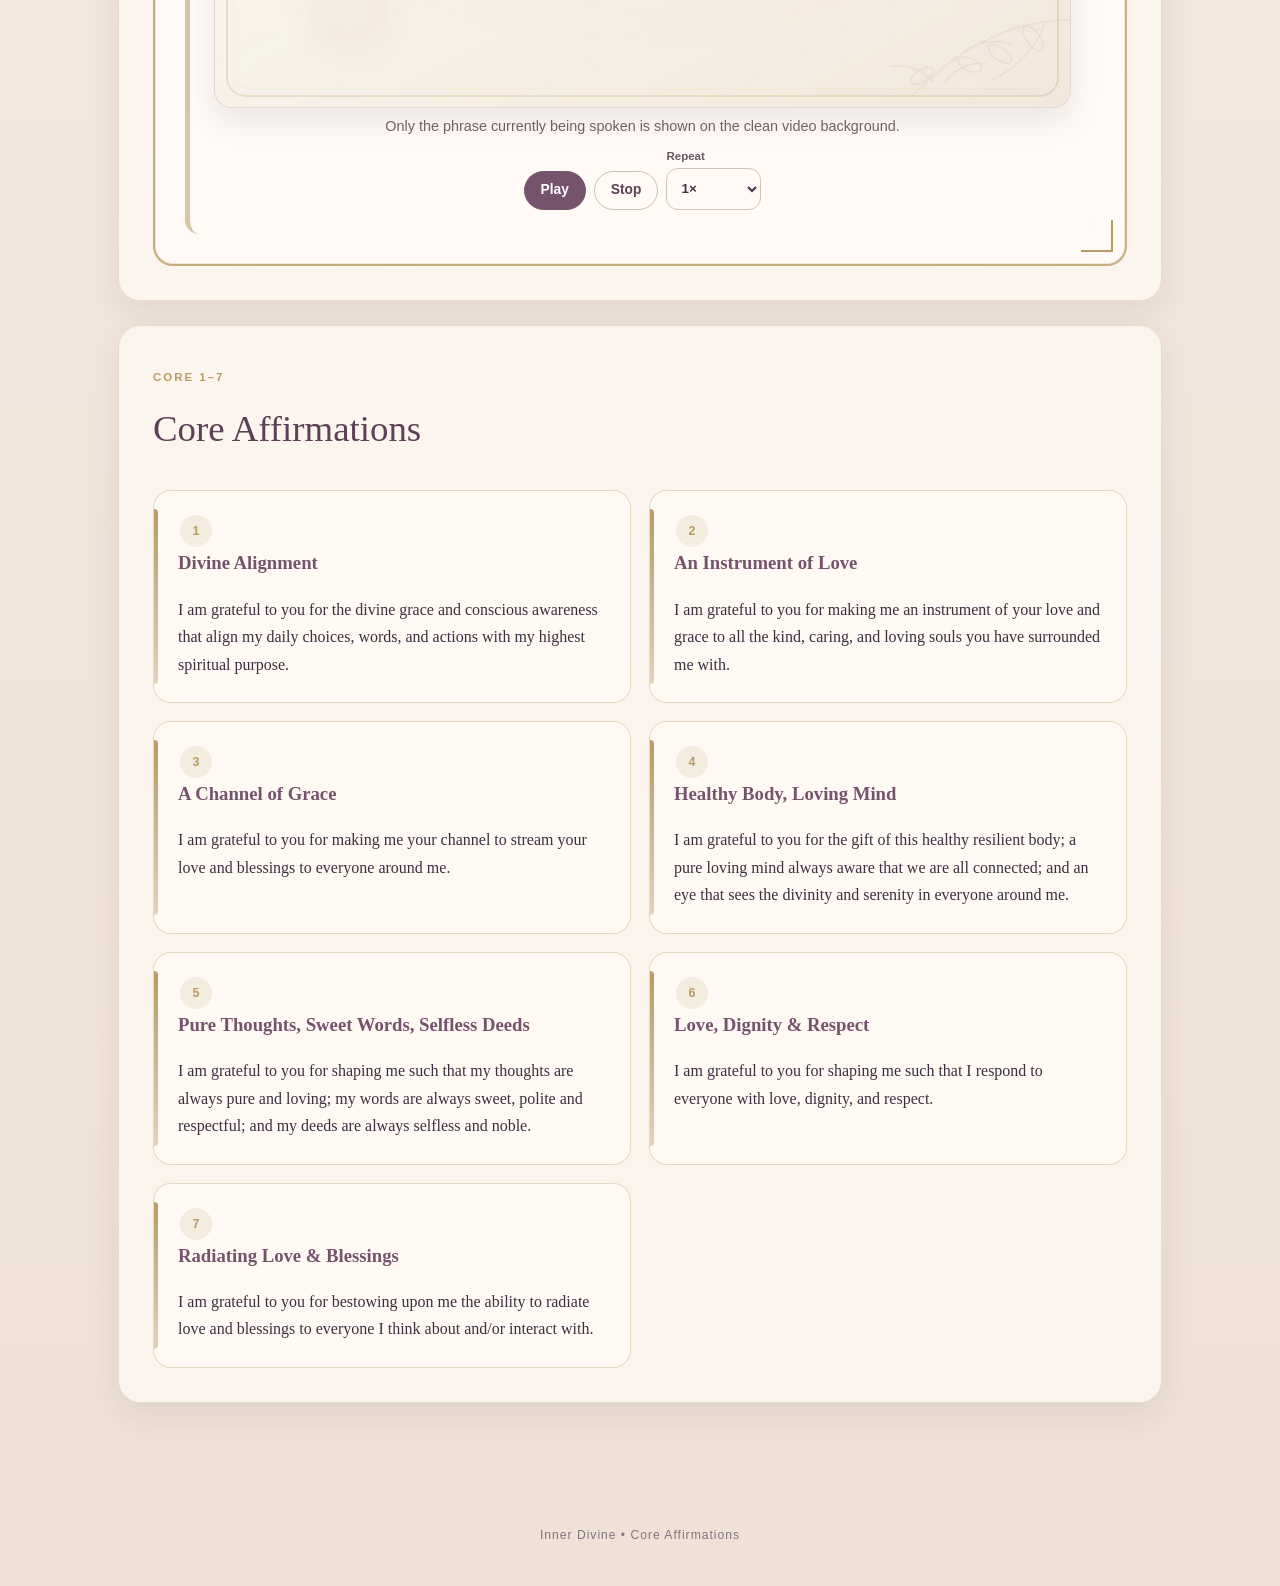
==== commit 0ba9b0a9: "Use verified clean synchronized Core video" ====
--- a/affirmations.html
+++ b/affirmations.html
@@ -3,9 +3,9 @@
 <meta charset="utf-8"><meta name="viewport" content="width=device-width,initial-scale=1">
 <meta name="description" content="Inner Divine core affirmations for daily practice.">
 <title>Core Affirmations | Inner Divine</title>
-<link rel="stylesheet" href="styles.css?v=20261120-1651">
-<style id="core-complete-video-v2">
-.core-overall-section .daily-core-video{display:block;width:100%;aspect-ratio:16/9;object-fit:cover;margin-top:18px;border:1px solid rgba(118,83,109,.16);border-radius:18px;background:#f4eee8;box-shadow:0 12px 30px rgba(72,48,66,.10)}
+<link rel="stylesheet" href="styles.css?v=20261120-1709">
+<style id="core-complete-video-v3">
+.core-overall-section .daily-core-video{display:block;width:100%;aspect-ratio:16/9;object-fit:cover;margin-top:18px;border:1px solid rgba(118,83,109,.16);border-radius:18px;background:#f8f1e8;box-shadow:0 12px 30px rgba(72,48,66,.10)}
 .core-overall-section .daily-core-video-actions{display:flex;gap:8px;flex-wrap:wrap;justify-content:center;align-items:end;margin-top:12px}
 .core-overall-section .repeat-control{display:flex;flex-direction:column;gap:4px;align-items:flex-start;color:#685862;font:600 .72rem/1.2 Arial,Helvetica,sans-serif}
 .core-overall-section .repeat-control select{min-height:42px;padding:8px 30px 8px 10px;border:1px solid #d3c3b7;border-radius:12px;background:#fffaf5;color:#453449;font:600 .84rem/1.2 Arial,Helvetica,sans-serif}
@@ -47,9 +47,9 @@
   <div class="core-sync-player" aria-label="Continuous Core affirmation video practice">
     <p class="sync-kicker">Core Affirmations · Complete Practice</p>
     <h3>Continuous Core Affirmations</h3>
-    <div class="sync-phrase">One uninterrupted recording with warm piano and synchronized spoken words.</div>
-    <video id="coreAllVideo" class="daily-core-video" preload="auto" playsinline poster="videos/posters/core_continuous.jpg?v=703f53a" src="videos/core_continuous_final.mp4?v=703f53a" aria-label="Continuous Core Affirmations with synchronized words"></video>
-    <p class="core-play-note">As the audio speaks, each phrase appears directly on the video.</p>
+    <div class="sync-phrase">One uninterrupted recording with audible warm piano and phrase-by-phrase synchronized words.</div>
+    <video id="coreAllVideo" class="daily-core-video" preload="auto" playsinline poster="videos/posters/core_continuous_clean_v2.jpg?v=df270a9" src="videos/core_continuous_clean_v2.mp4?v=df270a9" aria-label="Continuous Core Affirmations with synchronized spoken words"></video>
+    <p class="core-play-note">Only the phrase currently being spoken is shown on the clean video background.</p>
     <div class="daily-core-video-actions">
       <button class="primary-btn" id="coreAllPlay" type="button">Play</button>
       <button class="secondary-btn" id="coreAllStop" type="button" disabled>Stop</button>
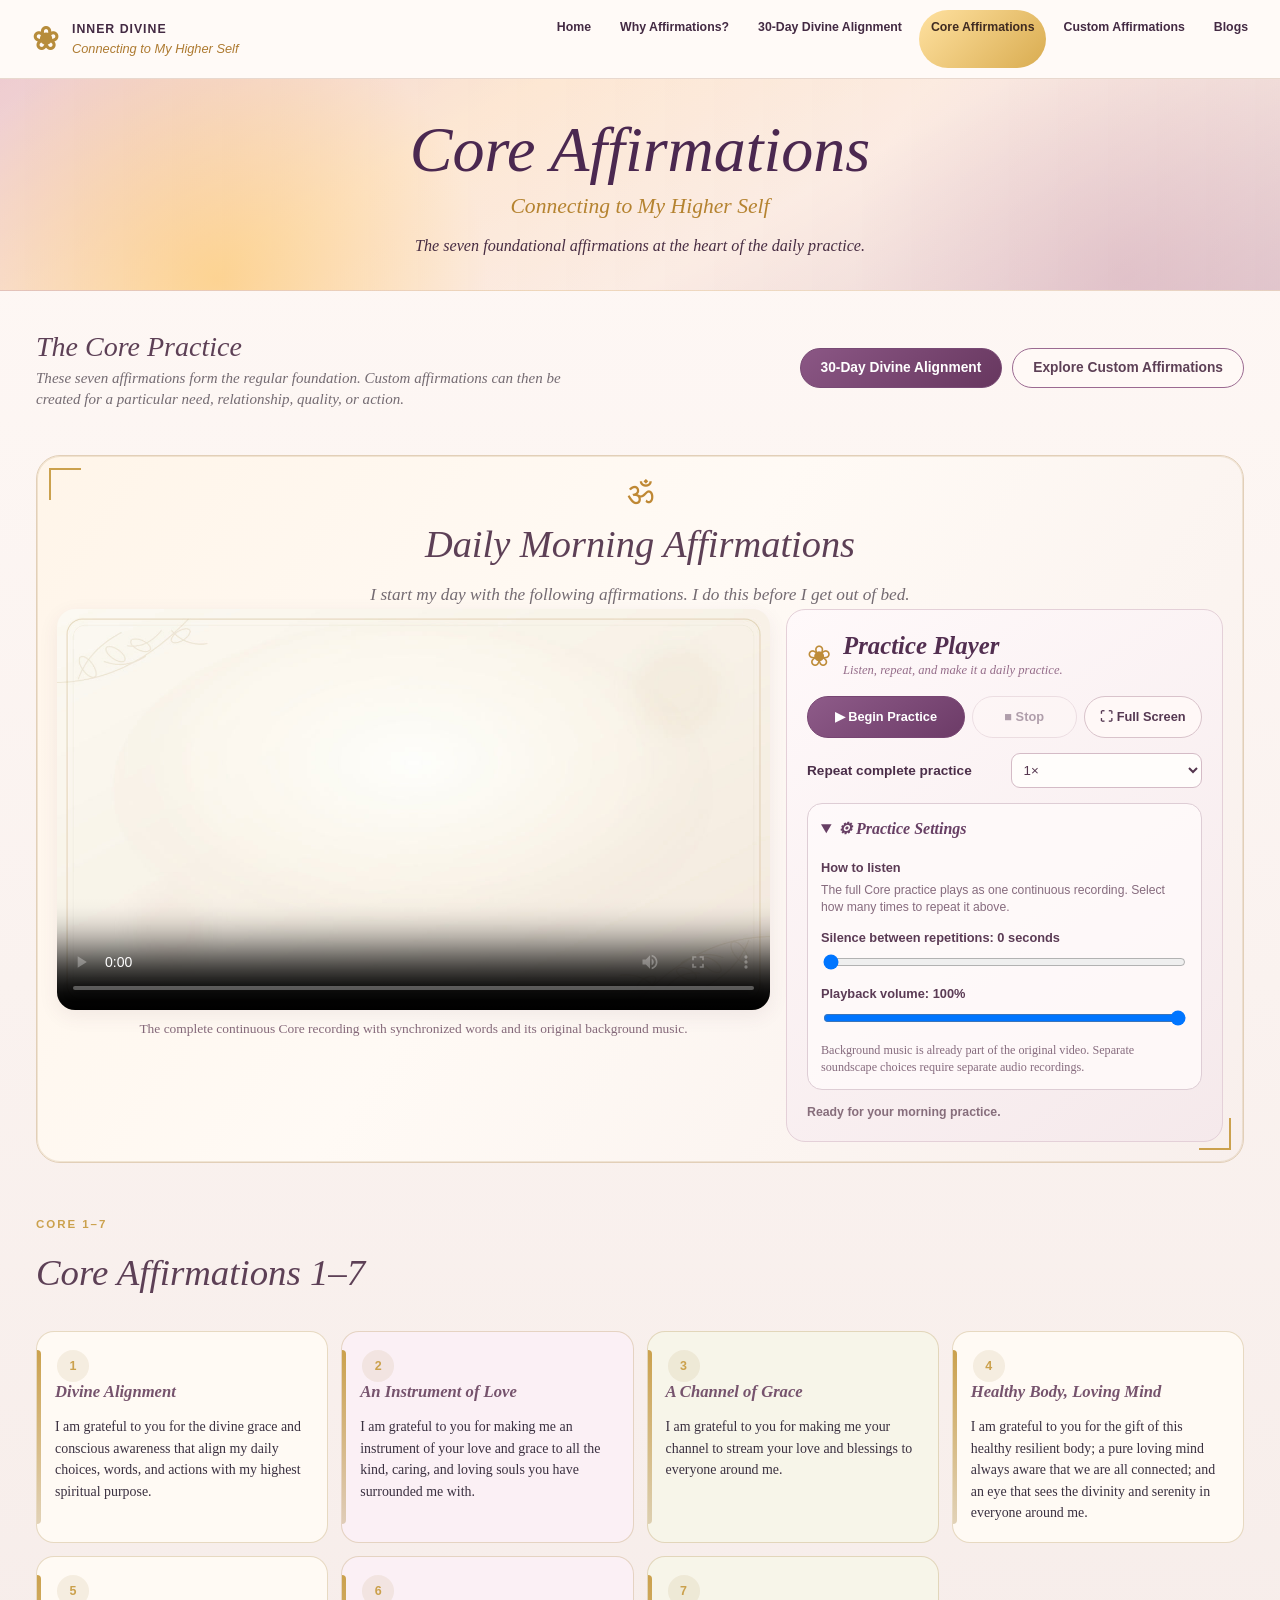
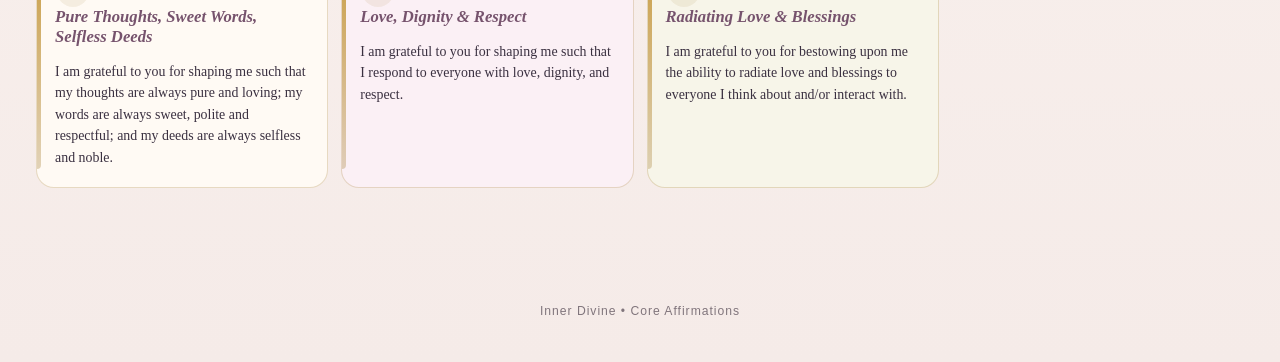
==== commit bf068667: "Redesign Core Affirmations page with side practice player and native video controls" ====
--- a/affirmations.html
+++ b/affirmations.html
@@ -1,92 +1,117 @@
 <!DOCTYPE html>
 <html lang="en"><head>
 <meta charset="utf-8"><meta name="viewport" content="width=device-width,initial-scale=1">
-<meta name="description" content="Inner Divine core affirmations for daily practice.">
+<meta name="description" content="Inner Divine Core Affirmations daily morning practice.">
 <title>Core Affirmations | Inner Divine</title>
-<link rel="stylesheet" href="styles.css?v=20261120-1709">
-<style id="core-complete-video-v3">
-.core-overall-section .daily-core-video{display:block;width:100%;aspect-ratio:16/9;object-fit:cover;margin-top:18px;border:1px solid rgba(118,83,109,.16);border-radius:18px;background:#f8f1e8;box-shadow:0 12px 30px rgba(72,48,66,.10)}
-.core-overall-section .daily-core-video-actions{display:flex;gap:8px;flex-wrap:wrap;justify-content:center;align-items:end;margin-top:12px}
-.core-overall-section .repeat-control{display:flex;flex-direction:column;gap:4px;align-items:flex-start;color:#685862;font:600 .72rem/1.2 Arial,Helvetica,sans-serif}
-.core-overall-section .repeat-control select{min-height:42px;padding:8px 30px 8px 10px;border:1px solid #d3c3b7;border-radius:12px;background:#fffaf5;color:#453449;font:600 .84rem/1.2 Arial,Helvetica,sans-serif}
-.core-overall-section .core-play-note{max-width:720px;margin:8px auto 0;color:#6f5f69;font:500 .9rem/1.5 Arial,Helvetica,sans-serif;text-align:center}
-</style>
-</head><body>
-<header class="hero">
-<p class="eyebrow">Inner Divine</p>
-<h1>Core Affirmations</h1>
-<p class="theme-line">Connecting to My Higher Self</p>
-<p class="subtitle">The seven foundational affirmations at the heart of the daily practice.</p>
-</header>
+<link rel="stylesheet" href="styles.css?v=20261123">
+<style>
+:root{--purple:#663f63;--purple-dark:#4a294b;--gold:#cba14d;--cream:#fffaf5}
+body{background:linear-gradient(180deg,#fff9f6,#f5ebe8);line-height:1.55}
+.site-nav{position:sticky;top:0;z-index:40;background:rgba(255,250,247,.97);border-bottom:1px solid #e8d8ce;gap:5px;justify-content:flex-end;padding:10px max(20px,calc((100vw - 1390px)/2))}
+.site-nav a{background:transparent;border:0;color:#432a43;padding:10px 12px;font-size:.77rem}
+.site-nav a.active{background:linear-gradient(135deg,#ffe1a0,#d9ac50);color:#402b21;border-color:transparent}
+.brand{margin-right:auto;text-align:left;display:flex;align-items:center;gap:12px;font-size:1rem;color:var(--purple-dark);text-decoration:none;line-height:1.1;letter-spacing:.08em}
+.brand-mark{font-size:2rem;color:#b78c3b}
+.brand small{display:block;font-style:italic;font-weight:400;font-size:.8rem;letter-spacing:0;color:#ae7b32;margin-top:4px}
+.hero{background:linear-gradient(90deg,rgba(255,246,245,.35),rgba(255,240,229,.45)),linear-gradient(150deg,#e5b6bd 0%,#fbdfc2 33%,#f9e7de 61%,#cfb0c1 100%);padding:36px 20px 32px;position:relative}
+.hero:after{content:"";position:absolute;inset:0;background:radial-gradient(circle at 17% 95%,rgba(253,195,95,.56),transparent 25%),radial-gradient(circle at 88% 93%,rgba(187,119,151,.2),transparent 24%);pointer-events:none}
+.hero>*{position:relative;z-index:1}
+.hero h1{margin:0 auto 5px;font-style:italic;color:#4b2850;font-size:clamp(2.5rem,5vw,4.2rem)}
+.hero .subtitle{color:#482d43;font-style:italic}
+.hero .theme-line{color:#b58330}
+main{max-width:1450px;padding:22px 24px 55px}
+.section{box-shadow:none;background:transparent;border:0;margin:0 0 20px;padding:12px}
+.foundation{display:flex;gap:26px;align-items:center;justify-content:space-between;flex-wrap:wrap}
+.foundation h2{font-style:italic;font-size:1.75rem;margin:0}
+.foundation .intro{margin:0;max-width:540px;font-style:italic;font-size:.94rem;line-height:1.4}
+.foundation .journey-actions{margin:0}
+.foundation .journey-actions a{padding:11px 20px}
+.primary-btn{background:linear-gradient(140deg,#8b5785,#67375f);border:1px solid #784a74}
+.secondary-btn{border:1px solid #9b6a91;background:#fff9f6}
+.document-boundary{border:1px solid #e2cfb8;border-radius:24px;padding:20px;background:linear-gradient(125deg,#fff5e9,#fffaf5 45%,#f8efec)}
+.document-om{text-align:center;color:#bf8834;font-size:2rem;line-height:1.1}
+.document-boundary>h2{text-align:center;font-style:italic;margin:0;font-size:clamp(1.8rem,3vw,2.5rem)}
+.document-invitation{text-align:center;margin:0 0 18px;font-style:italic}
+.practice-layout{display:grid;grid-template-columns:minmax(0,1.55fr) minmax(330px,.95fr);gap:16px;align-items:stretch}
+.video-wrap{min-width:0;display:flex;flex-direction:column}
+.video-wrap video{display:block;width:100%;aspect-ratio:16/9;object-fit:cover;background:#17141a;border-radius:18px;box-shadow:0 6px 20px #55334a14}
+.video-note{margin:9px 5px;color:#846879;text-align:center;font-size:.84rem}
+.practice-panel{min-width:0;padding:22px 20px;background:linear-gradient(145deg,#fff9fa,#f5e9eb);border:1px solid #e4d0d8;border-radius:19px;color:#4b2e49;display:flex;flex-direction:column;gap:15px}
+.panel-head{display:flex;gap:12px;align-items:center}
+.panel-lotus{font-size:1.8rem;color:#be8c39}
+.panel-head h3{margin:0;color:#522e50;font-style:italic;font-size:1.55rem;line-height:1.1}
+.panel-head p{margin:2px 0 0;font-size:.79rem;font-style:italic;color:#956d8a}
+.action-row{display:grid;grid-template-columns:1.2fr .8fr .9fr;gap:7px}
+.action-row button,.player-choice,.player-mini{font:700 .8rem Arial,sans-serif;min-height:42px;border-radius:50px;border:1px solid #d9c3cb;cursor:pointer;color:#553852;background:#fff8f7}
+.action-row button:first-child{background:linear-gradient(145deg,#8e5b89,#6c3b67);color:white;border-color:#774572}
+.action-row button:disabled{opacity:.45;cursor:default}
+.player-controls{display:grid;grid-template-columns:1fr 1fr;align-items:center;gap:12px;font:600 .85rem Arial,sans-serif}
+.player-controls select,.player-controls input{width:100%;accent-color:#7e4a78}
+.player-controls select{background:#fffdfb;border:1px solid #d4bbc6;border-radius:9px;padding:8px;color:#54354e}
+.player-settings{border:1px solid #decdd5;border-radius:15px;padding:13px;background:#fffbfbd9;margin-top:0}
+.player-settings summary{cursor:pointer;font-size:1rem;font-weight:bold;font-style:italic;color:#673f64}
+.player-settings .settings-body{display:grid;gap:14px;margin-top:18px}
+.setting-label{font:.8rem Arial,sans-serif;color:#5b3b55}
+.setting-label span{display:block;margin-bottom:7px;font-weight:bold}
+.inline-options{display:flex;gap:8px;flex-wrap:wrap}
+.player-choice{min-height:34px;padding:5px 14px;font-size:.74rem}
+.player-choice[aria-pressed=true]{background:#f8dda7;color:#4e342f;border-color:#efcd83}
+.slider-line{display:flex;align-items:center;gap:8px}
+.slider-line input{flex:1}
+.player-note{font-size:.76rem;line-height:1.4;color:#866b7e;margin:0}
+.play-status{font:600 .77rem Arial,sans-serif;color:#876e7c;margin:0}
+.core-cards-section h2{font-style:italic}
+.core-cards-section .grid-2{grid-template-columns:repeat(4,minmax(0,1fr));gap:13px}
+.core-cards-section .card{background:#fffaf4;border:1px solid #ecdacf;padding:18px;min-height:100%}
+.core-cards-section .card:nth-child(4n + 2){background:#fbf0f5}
+.core-cards-section .card:nth-child(4n + 3){background:#f7f5e9}
+.core-cards-section .card h3{font-size:1.04rem;font-style:italic;line-height:1.2}
+.core-cards-section .card p{font-size:.87rem;line-height:1.55}
+@media(max-width:1050px){.practice-layout{grid-template-columns:1fr}.practice-panel{max-width:none}.core-cards-section .grid-2{grid-template-columns:repeat(2,minmax(0,1fr))}}
+@media(max-width:700px){.site-nav{justify-content:flex-start;overflow-x:auto;flex-wrap:nowrap}.brand{flex-shrink:0}.site-nav a{white-space:nowrap}.foundation{display:block}.foundation .journey-actions{margin-top:13px}.document-boundary{padding:13px}.practice-panel{padding:17px 12px}.action-row{grid-template-columns:1fr 1fr}.action-row button:first-child{grid-column:1/-1}.core-cards-section .grid-2{grid-template-columns:1fr}.hero{padding:29px 10px}.section{padding:7px}}
+</style></head><body>
 <nav class="site-nav" aria-label="Main navigation">
-<a href="index.html">Home</a>
-<a href="why-affirmations.html">Why Affirmations?</a>
-<a href="journey.html">30-Day Divine Alignment</a>
-<a href="affirmations.html" class="active">Core Affirmations</a>
-<a href="custom-affirmations.html">Custom Affirmations</a>
-<a href="blogs.html">Blogs</a>
+<a class="brand" href="index.html"><span class="brand-mark" aria-hidden="true">❀</span><span><strong>INNER DIVINE</strong><small>Connecting to My Higher Self</small></span></a>
+<a href="index.html">Home</a><a href="why-affirmations.html">Why Affirmations?</a>
+<a href="journey.html">30-Day Divine Alignment</a><a href="affirmations.html" class="active" aria-current="page">Core Affirmations</a>
+<a href="custom-affirmations.html">Custom Affirmations</a><a href="blogs.html">Blogs</a>
 </nav>
+<header class="hero"><h1>Core Affirmations</h1><p class="theme-line">Connecting to My Higher Self</p><p class="subtitle">The seven foundational affirmations at the heart of the daily practice.</p></header>
 <main>
-<section class="section">
-<p class="page-kicker">Foundation</p>
-<h2>The Core Practice</h2>
-<p class="intro">These seven affirmations form the regular foundation. Custom affirmations can then be created for a particular need, relationship, quality, or action.</p>
-<div class="journey-actions">
-<a class="primary-btn" href="journey.html">30-Day Divine Alignment</a>
-<a class="secondary-btn" href="custom-affirmations.html">Explore Custom Affirmations</a>
-</div>
+<section class="section foundation"><div><h2>The Core Practice</h2><p class="intro">These seven affirmations form the regular foundation. Custom affirmations can then be created for a particular need, relationship, quality, or action.</p></div>
+<div class="journey-actions"><a class="primary-btn" href="journey.html">30-Day Divine Alignment</a><a class="secondary-btn" href="custom-affirmations.html">Explore Custom Affirmations</a></div></section>
+<section class="section core-overall-section"><div class="document-boundary"><div class="document-om">ॐ</div><h2>Daily Morning Affirmations</h2>
+<p class="document-invitation">I start my day with the following affirmations. I do this before I get out of bed.</p>
+<div class="practice-layout"><div class="video-wrap"><video id="coreAllVideo" playsinline preload="metadata" controls poster="videos/posters/core_continuous_clean_v2.jpg?v=df270a9" src="videos/core_continuous_clean_v2.mp4?v=df270a9" aria-label="Continuous Core Affirmations with synchronized spoken words"></video><p class="video-note">The complete continuous Core recording with synchronized words and its original background music.</p></div>
+<aside class="practice-panel" aria-label="Daily practice player"><div class="panel-head"><span class="panel-lotus" aria-hidden="true">❀</span><div><h3>Practice Player</h3><p>Listen, repeat, and make it a daily practice.</p></div></div>
+<div class="action-row"><button id="coreAllPlay" type="button">▶ Begin Practice</button><button id="coreAllStop" type="button" disabled>■ Stop</button><button id="coreFullScreen" type="button">⛶ Full Screen</button></div>
+<div class="player-controls"><label for="coreAllRepeat">Repeat complete practice</label><select id="coreAllRepeat" aria-label="Repeat complete Core practice"><option value="1">1×</option><option value="2">2×</option><option value="3">3×</option><option value="5">5×</option><option value="loop">Loop continuously</option></select></div>
+<details class="player-settings" open><summary>⚙ Practice Settings</summary><div class="settings-body">
+<div class="setting-label"><span>How to listen</span><p class="player-note">The full Core practice plays as one continuous recording. Select how many times to repeat it above.</p></div>
+<div class="setting-label"><label for="coreSilence"><span>Silence between repetitions: <output id="coreSilenceValue">0 seconds</output></span></label><div class="slider-line"><input id="coreSilence" type="range" min="0" max="20" step="1" value="0"></div></div>
+<div class="setting-label"><label for="coreVolume"><span>Playback volume: <output id="coreVolumeValue">100%</output></span></label><div class="slider-line"><input id="coreVolume" type="range" min="0" max="100" value="100"></div></div>
+<p class="player-note">Background music is already part of the original video. Separate soundscape choices require separate audio recordings.</p>
+</div></details><p class="play-status" id="coreStatus" role="status" aria-live="polite">Ready for your morning practice.</p>
+</aside></div></div></section>
+<section class="section core-cards-section"><p class="page-kicker">Core 1–7</p><h2>Core Affirmations 1–7</h2><div class="grid-2"><article class="card"><span class="core-number">1</span><h3>Divine Alignment</h3><p>I am grateful to you for the divine grace and conscious awareness that align my daily choices, words, and actions with my highest spiritual purpose.</p></article><article class="card"><span class="core-number">2</span><h3>An Instrument of Love</h3><p>I am grateful to you for making me an instrument of your love and grace to all the kind, caring, and loving souls you have surrounded me with.</p></article><article class="card"><span class="core-number">3</span><h3>A Channel of Grace</h3><p>I am grateful to you for making me your channel to stream your love and blessings to everyone around me.</p></article><article class="card"><span class="core-number">4</span><h3>Healthy Body, Loving Mind</h3><p>I am grateful to you for the gift of this healthy resilient body; a pure loving mind always aware that we are all connected; and an eye that sees the divinity and serenity in everyone around me.</p></article><article class="card"><span class="core-number">5</span><h3>Pure Thoughts, Sweet Words, Selfless Deeds</h3><p>I am grateful to you for shaping me such that my thoughts are always pure and loving; my words are always sweet, polite and respectful; and my deeds are always selfless and noble.</p></article><article class="card"><span class="core-number">6</span><h3>Love, Dignity &amp; Respect</h3><p>I am grateful to you for shaping me such that I respond to everyone with love, dignity, and respect.</p></article><article class="card"><span class="core-number">7</span><h3>Radiating Love &amp; Blessings</h3><p>I am grateful to you for bestowing upon me the ability to radiate love and blessings to everyone I think about and/or interact with.</p></article></div>
 </section>
-<section class="section core-overall-section">
-<p class="page-kicker">Overall Core Practice</p>
-<div class="document-boundary">
-  <div class="document-om">ॐ</div>
-  <h2>Daily Morning Affirmations</h2>
-  <p class="document-invitation">I start my day with the following affirmations. I do this before I get out of bed.</p>
-  <div class="document-divider"></div>
-
-  <div class="core-sync-player" aria-label="Continuous Core affirmation video practice">
-    <p class="sync-kicker">Core Affirmations · Complete Practice</p>
-    <h3>Continuous Core Affirmations</h3>
-    <div class="sync-phrase">One uninterrupted recording with audible warm piano and phrase-by-phrase synchronized words.</div>
-    <video id="coreAllVideo" class="daily-core-video" preload="auto" playsinline poster="videos/posters/core_continuous_clean_v2.jpg?v=df270a9" src="videos/core_continuous_clean_v2.mp4?v=df270a9" aria-label="Continuous Core Affirmations with synchronized spoken words"></video>
-    <p class="core-play-note">Only the phrase currently being spoken is shown on the clean video background.</p>
-    <div class="daily-core-video-actions">
-      <button class="primary-btn" id="coreAllPlay" type="button">Play</button>
-      <button class="secondary-btn" id="coreAllStop" type="button" disabled>Stop</button>
-      <label class="repeat-control">Repeat
-        <select id="coreAllRepeat" aria-label="Repeat complete Core practice">
-          <option value="1">1×</option><option value="2">2×</option><option value="3">3×</option><option value="5">5×</option><option value="loop">Loop</option>
-        </select>
-      </label>
-    </div>
-  </div>
-</div>
-</section>
-<section class="section">
-<p class="page-kicker">Core 1–7</p>
-<h2>Core Affirmations</h2>
-<div class="grid-2"><article class="card"><span class="core-number">1</span><h3>Divine Alignment</h3><p>I am grateful to you for the divine grace and conscious awareness that align my daily choices, words, and actions with my highest spiritual purpose.</p></article><article class="card"><span class="core-number">2</span><h3>An Instrument of Love</h3><p>I am grateful to you for making me an instrument of your love and grace to all the kind, caring, and loving souls you have surrounded me with.</p></article><article class="card"><span class="core-number">3</span><h3>A Channel of Grace</h3><p>I am grateful to you for making me your channel to stream your love and blessings to everyone around me.</p></article><article class="card"><span class="core-number">4</span><h3>Healthy Body, Loving Mind</h3><p>I am grateful to you for the gift of this healthy resilient body; a pure loving mind always aware that we are all connected; and an eye that sees the divinity and serenity in everyone around me.</p></article><article class="card"><span class="core-number">5</span><h3>Pure Thoughts, Sweet Words, Selfless Deeds</h3><p>I am grateful to you for shaping me such that my thoughts are always pure and loving; my words are always sweet, polite and respectful; and my deeds are always selfless and noble.</p></article><article class="card"><span class="core-number">6</span><h3>Love, Dignity &amp; Respect</h3><p>I am grateful to you for shaping me such that I respond to everyone with love, dignity, and respect.</p></article><article class="card"><span class="core-number">7</span><h3>Radiating Love &amp; Blessings</h3><p>I am grateful to you for bestowing upon me the ability to radiate love and blessings to everyone I think about and/or interact with.</p></article></div>
-</section>
-</main>
-<footer class="footer">Inner Divine • Core Affirmations</footer>
+</main><footer class="footer">Inner Divine • Core Affirmations</footer>
 <script>
-const coreAllVideo=document.getElementById("coreAllVideo");
-const coreAllPlay=document.getElementById("coreAllPlay");
-const coreAllStop=document.getElementById("coreAllStop");
-const coreAllRepeat=document.getElementById("coreAllRepeat");
-let coreAllPlaysLeft=1;
-function coreAllSetRepeat(){coreAllPlaysLeft=coreAllRepeat.value==="loop"?Infinity:Math.max(1,Number(coreAllRepeat.value)||1);}
-function coreAllPlayFromStart(){
-  coreAllVideo.currentTime=0;
-  coreAllVideo.play().then(()=>{coreAllPlay.textContent="Playing…";coreAllStop.disabled=false;}).catch(()=>{coreAllPlay.textContent="Play";coreAllStop.disabled=true;});
-}
-coreAllPlay.addEventListener("click",()=>{coreAllSetRepeat();coreAllPlayFromStart();});
-coreAllStop.addEventListener("click",()=>{coreAllVideo.pause();coreAllVideo.currentTime=0;coreAllPlay.textContent="Play";coreAllStop.disabled=true;coreAllSetRepeat();});
-coreAllRepeat.addEventListener("change",()=>{if(coreAllVideo.paused)coreAllSetRepeat();});
-coreAllVideo.addEventListener("ended",()=>{
-  if(coreAllPlaysLeft===Infinity){coreAllPlayFromStart();return;}
-  coreAllPlaysLeft-=1;
-  if(coreAllPlaysLeft>0){coreAllPlayFromStart();return;}
-  coreAllPlay.textContent="Play again";coreAllStop.disabled=true;
-});
+(()=>{
+const video=document.getElementById('coreAllVideo'),play=document.getElementById('coreAllPlay'),stop=document.getElementById('coreAllStop'),repeat=document.getElementById('coreAllRepeat'),full=document.getElementById('coreFullScreen'),silence=document.getElementById('coreSilence'),volume=document.getElementById('coreVolume'),status=document.getElementById('coreStatus');
+let remaining=1,active=false,waiting=null;
+const setStatus=s=>{status.textContent=s};
+const cancelWait=()=>{if(waiting!==null){clearTimeout(waiting);waiting=null}};
+const reset=()=>{cancelWait();active=false;remaining=1;video.pause();video.currentTime=0;stop.disabled=true;play.textContent='▶ Begin Practice';setStatus('Ready for your morning practice.')};
+const start=()=>{cancelWait();active=true;remaining=repeat.value==='loop'?Infinity:Math.max(1,Number(repeat.value)||1);video.currentTime=0;video.play().catch(()=>{active=false;setStatus('Playback was blocked. Try the video play button.');});};
+play.addEventListener('click',()=>{if(active&&!video.paused){video.pause();play.textContent='▶ Resume';setStatus('Paused.');}else if(active&&video.paused){video.play().catch(()=>setStatus('Please press play on the video.'));}else start();});
+stop.addEventListener('click',reset);
+video.addEventListener('play',()=>{active=true;stop.disabled=false;play.textContent='Ⅱ Pause';setStatus('Playing your Core Affirmations.');});
+video.addEventListener('pause',()=>{if(active&&waiting===null){play.textContent='▶ Resume';setStatus('Paused.');}});
+video.addEventListener('ended',()=>{if(!active)return;if(remaining!==Infinity)remaining--;if(remaining===0){active=false;stop.disabled=true;play.textContent='▶ Play Again';setStatus('Practice complete.');return}play.textContent='▶ Begin Practice';const gap=Number(silence.value)*1000;setStatus('Next repetition'+(gap?' after '+silence.value+' seconds of silence.':'.'));waiting=setTimeout(()=>{waiting=null;if(!active)return;video.currentTime=0;video.play().catch(()=>setStatus('Please press play to continue.'))},gap)});
+repeat.addEventListener('change',()=>{if(!active)remaining=repeat.value==='loop'?Infinity:Number(repeat.value);});
+silence.addEventListener('input',()=>document.getElementById('coreSilenceValue').textContent=silence.value+' seconds');
+volume.addEventListener('input',()=>{video.volume=Number(volume.value)/100;document.getElementById('coreVolumeValue').textContent=volume.value+'%'});
+full.addEventListener('click',()=>{if(document.fullscreenElement){document.exitFullscreen().catch(()=>{});}else if(video.requestFullscreen){video.requestFullscreen().catch(()=>setStatus('Full Screen is unavailable on this device.'))}else if(video.webkitEnterFullscreen){video.webkitEnterFullscreen()}});
+})();
 </script></body></html>
